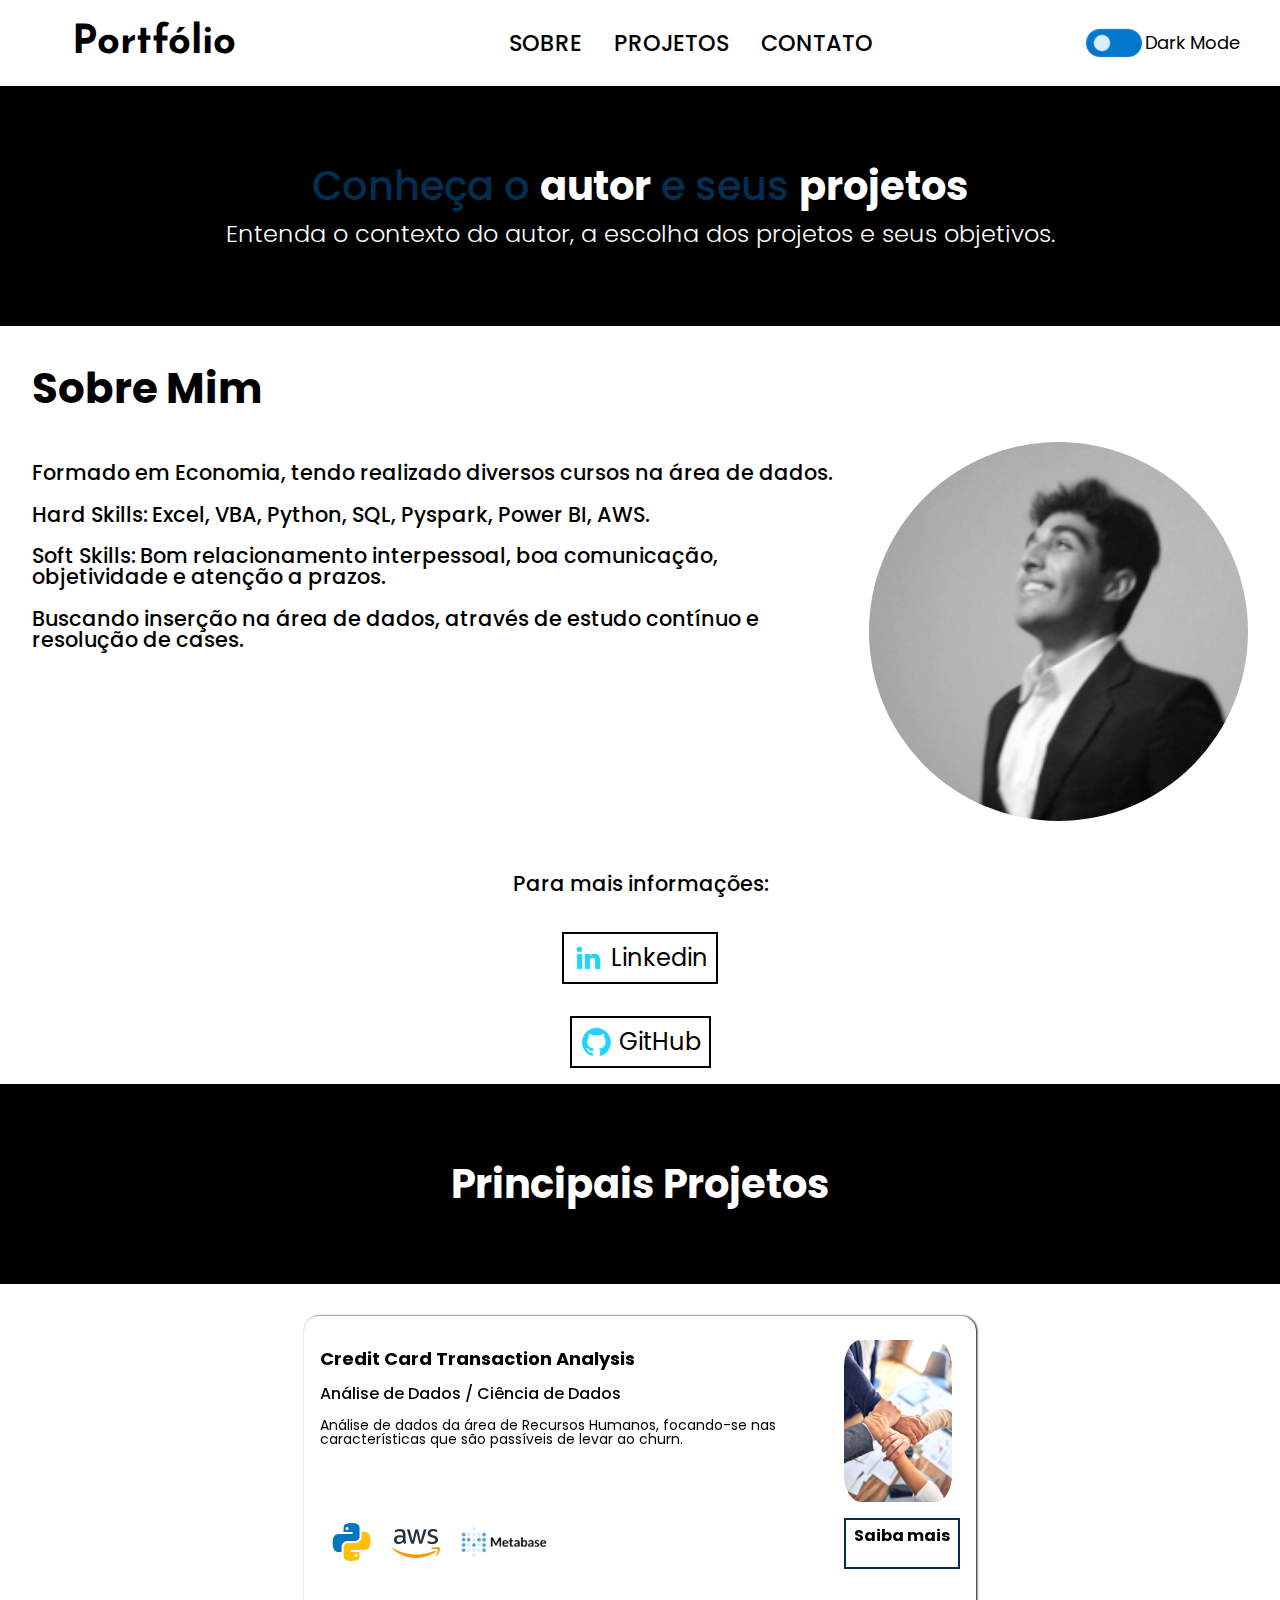
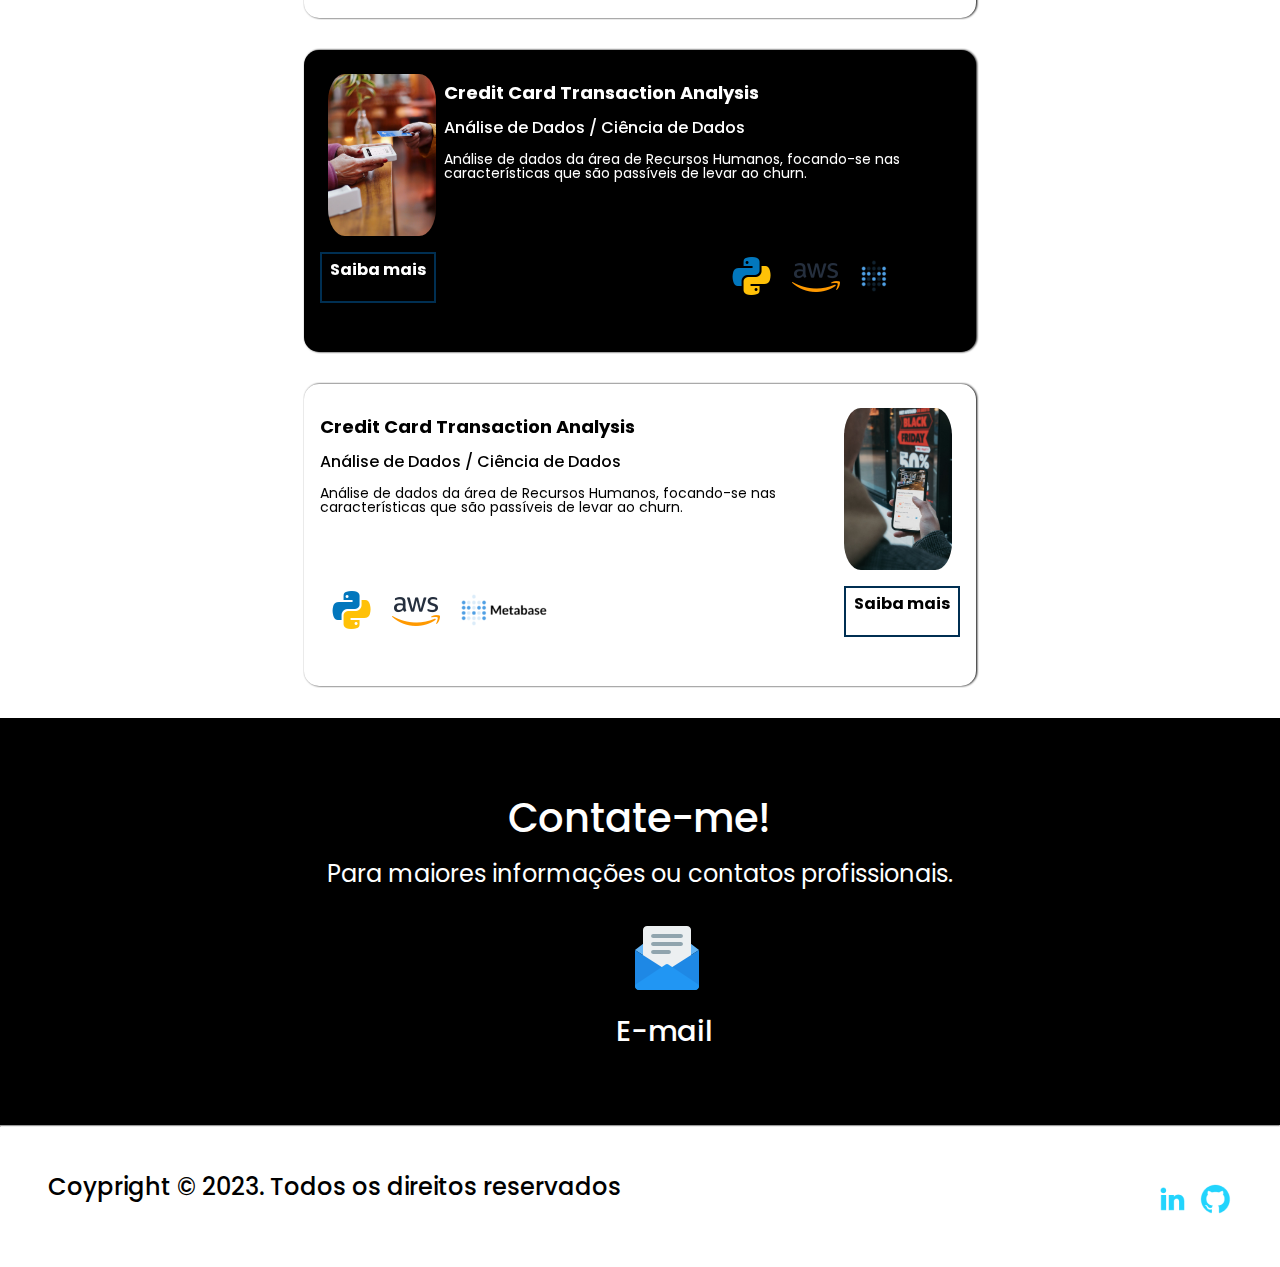
==== Portfolio_DiegoBraga/index.html @ 54f41850 "Merge branch 'main' of https://github.com/diegobragagomes/web" ====
<!DOCTYPE html>
<html lang="pt-br">
<head>
    <meta charset="UTF-8">
    <meta http-equiv="X-UA-Compatible" content="IE=edge">
    <meta name="viewport" content="width=device-width, initial-scale=1.0">
    <title>Portfólio - Diego Braga</title>
    <link rel="stylesheet" href="reset.css"> 
    <link rel="stylesheet" href="https://unpkg.com/swiper@9/swiper-bundle.min.css"/>
    <link rel="stylesheet" href="styles/style.css">
</head>
<body>

<!--Parte sobre o Cabeçalho-->
    <!--Parte sobre o botão de interação na versão mobile-->
   <header class="cabecalho">
        <div class="container">
            <input type="checkbox" id = "menu" class="container_botao">
            <label for="menu" class="container_rotulo">
                <span class="cabeçalho__menu-hamburguer container_imagem"></span>
            </label>
            <ul class="lista_menu">
                <li class="lista_menu_item">
                    <a class = "lista_menu_link" href="#banner">Sobre Mim</a>
                </li>
                <hr>
                <li class="lista_menu_item">
                    <a class = "lista_menu_link" href="#principais_projetos">Projetos</a>
                </li>
                <hr>
                <li class="lista_menu_item">
                    <a class = "lista_menu_link" href="#contato">Contato</a>
                </li>
                <hr>
            </ul>
            
            <h1 class="container_titulo"><b class="container_titulo_negrito">Portfólio</b></h1>
        </div>

        <!--Parte sobre o botão de interação na versão tablet-->

        <ul class="opcoes">
            <li class="opcoes_item"><a class = "opcoes_link" href = "#banner">Sobre</a></li>
            <!-- <input type="checkbox" id ="opcoes_menu" class = "opcoes_botao">
            <label for="opcoes_menu" class="opcoes_menu_rotulo">
                <li class="opcoes_item">Sobre</li>
            </label>--> 
            <!--<ul class="lista_menu">
                <li class="lista_menu_item">
                    <a class = "lista_menu_link" href="#">Programação</a>
                </li>
                <li class="lista_menu_item">
                    <a class = "lista_menu_link" href="#">Front-End</a>
                </li>
                <li class="lista_menu_item">
                    <a class = "lista_menu_link" href="#">Infraestrutura</a>
                </li>
                <li class="lista_menu_item">
                    <a class = "lista_menu_link" href="#">Business</a>
                </li>
                <li class="lista_menu_item">
                    <a class = "lista_menu_link" href="#">Design & UX</a>
                </li>
            </ul>->

            <!--Menu do modo tablet-->            
            <li class="opcoes_item"><a class = "opcoes_link" href = "#principais_projetos">Projetos</a></li>
            <li class="opcoes_item"><a class = "opcoes_link" href = "#contato">Contato</a></li>
        </ul>

        <!--Menu do modo mobile em formato de ícones-->  
        <div class="troca_dark">     
            <input type="button" id = "btn_dark">
            <label for="btn_dark" class="tema"></label>
            <h2 class="btn_texto">Dark Mode</h2>
        </div>
   </header>
   <main>
        <section class="objetivo">
            <h2 class="objetivo_titulo">Conheça o <b>autor</b> e seus <b>projetos</b></h2>
            <p class ="objetivo_texto">Entenda o contexto do autor, a escolha dos projetos e seus objetivos.</p>
        </section>

        <h2 class="banner_titulo" id ="banner">Sobre Mim</h2>

        <section class="banner">
            <div class="sobre">
                <p class="banner_texto">Formado em Economia, tendo realizado diversos cursos na área de dados.</p>
                <p class="banner_texto">Hard Skills: Excel, VBA, Python, SQL, Pyspark, Power BI, AWS.</p>
                <p class="banner_texto">Soft Skills: Bom relacionamento interpessoal, boa comunicação, objetividade e atenção a prazos.</p>
                <p class="banner_texto">Buscando inserção na área de dados, através de estudo contínuo e resolução de cases.</p>
            </div>
            <img src="imagens/foto_perfil_mobile.png" alt="Foto Perfil - Diego Braga" class="banner_imagem">       
        </section> 

        <div class = "sobre_infos">
            <p class="banner_texto info">Para mais informações:</p>
            <a class = "sobre_link" href="https://www.linkedin.com/in/diego-braga-254960160/"><img src="imagens/linkedin.png">Linkedin</a>
            <a class = "sobre_link" href="https://github.com/diegobragagomes"><img src="imagens/github.png">GitHub</a>
        </div> 

        <section class="objetivo" id = "principais_projetos">
            <h2 class="objetivo_titulo"><b>Principais Projetos</b></h2>
        </section>
        
        
            <div class="card">
                <div class="card_descricao">
                    <div class="descricao">
                        <h2 class="descricao_titulo">Credit Card Transaction Analysis</h2>
                        <h3 class="descricao_titulo-livro">Análise de Dados / Ciência de Dados</h3>
                        <p class="descricao_texto">Análise de dados da área de Recursos Humanos, focando-se nas características que são passíveis de levar ao churn.</p>
                    </div>
                    <img class = "descricao_imagem" src="imagens/hr.jpg" alt="Foto de Escritora">
                </div>
                
                <div class="card_botoes">
                    <ul class="botoes">
                        <li class="botoes_item"><img src="imagens/icons8-python-48.png" alt="Favoritos"></li>
                        <li class="botoes_item"><img src="imagens/icons8-amazon-web-services-48.png" alt="Adicionar ao Carrinho"></li>
                        <li class="botoes_item"><img src="imagens/metabase_logo_icon_168103_big.png" alt="Adicionar ao Carrinho"></li>
                    </ul>
                    <a class ="botoes_ancora" href="#">Saiba mais</a>
                </div>
            </div>
        </div>

            <div class="card card_oposto">
                <div class="card_descricao img_oposta">
                    <div class="descricao">
                        <h2 class="descricao_titulo">Credit Card Transaction Analysis</h2>
                        <h3 class="descricao_titulo-livro">Análise de Dados / Ciência de Dados</h3>
                        <p class="descricao_texto">Análise de dados da área de Recursos Humanos, focando-se nas características que são passíveis de levar ao churn. </p>
                    </div>
                    <img class = "descricao_imagem" src="imagens/credit_card.jpg" alt="Foto de Escritora">
                </div>

                <div class="card_botoes">
                    <ul class="botoes">
                        <li class="botoes_item"><img src="imagens/icons8-python-48.png" alt="Favoritos"></li>
                        <li class="botoes_item"><img src="imagens/icons8-amazon-web-services-48.png" alt="Adicionar ao Carrinho"></li>
                        <li class="botoes_item"><img src="imagens/metabase_logo_icon_168103_big.png" alt="Adicionar ao Carrinho"></li>
                    </ul>
                    <a class ="botoes_ancora" href="#">Saiba mais</a>
                </div>
            </div>
        </div>

        <div class="card">
            <div class="card_descricao">
                <div class="descricao">
                    <h2 class="descricao_titulo">Credit Card Transaction Analysis</h2>
                    <h3 class="descricao_titulo-livro">Análise de Dados / Ciência de Dados</h3>
                    <p class="descricao_texto">Análise de dados da área de Recursos Humanos, focando-se nas características que são passíveis de levar ao churn. </p>
                </div>
                <img class = "descricao_imagem" src="imagens/sales.jpg" alt="Foto de Escritora">
            </div>

            <div class="card_botoes">
                <ul class="botoes">
                    <li class="botoes_item"><img src="imagens/icons8-python-48.png" alt="Favoritos"></li>
                    <li class="botoes_item"><img src="imagens/icons8-amazon-web-services-48.png" alt="Adicionar ao Carrinho"></li>
                    <li class="botoes_item"><img src="imagens/metabase_logo_icon_168103_big.png" alt="Adicionar ao Carrinho"></li>
                </ul>
                <a class ="botoes_ancora" href="#">Saiba mais</a>
            </div>
        </div>
    </div>


    </section>

    

    <section class="objetivo" id="contato">
        <div class="contato_descricao">
            <h2 class="contato_titulo">Contate-me!</h2>
            <p class="contato_texto">Para maiores informações ou contatos profissionais.</p>
        </div>
        <a href="mailto:diegobragagomes@hotmail.com" class="contato_link"><img src="imagens/email.png" alt="Link para e-mail"></a>
        <p class="contato_email">E-mail</p>
    </section>

    <hr/>

   <footer class="rodape">

    <h2 class="rodape_titulo">Coypright &copy; 2023. Todos os direitos reservados</h2>
    <div class="rodape_imagens">
        <a class = "rodape_mobile" href="https://www.linkedin.com/in/diego-braga-254960160/"><img src="imagens/linkedin.png"></a>
        <a class = "rodape_mobile" href="https://github.com/diegobragagomes"><img src="imagens/github.png"></a>
        <a class = "rodape_tablet" href="https://www.linkedin.com/in/diego-braga-254960160/"><img src="imagens/linkedin.png"></a>
        <a class = "rodape_imagem rodape_tablet " href="https://github.com/diegobragagomes"><img src="imagens/github.png"></a>
    </div>
    
   </footer> 
<script src="js/main.js"></script>
</body>
</html>
---- Portfolio_DiegoBraga/styles/style.css ----
@charset "UTF-8";

@import url(header.css);

@import url(banner.css);

@import url(carrossel.css);

@import url(contato.css);

@import url(rodape.css);

@import url(objetivo.css);

@import url('https://fonts.googleapis.com/css2?family=Josefin+Sans:wght@400;700&family=Poppins:wght@300;400;500;700&display=swap');

:root{
    --cor_fundo:#FFFFFF;
    --cor_realce:#002F52;
    --cor_fundo2:#000000;
    
    --azul_degrade: linear-gradient(97.54deg, #002F52 35.49%, #326589 165.37%);

    --fonte_principal: 'Poppins', sans-serif;
    --fonte_secundaria: 'Josefin Sans',sans-serif;

    --menu_fechado: url(../imagens/MenuFechado.png);
    --menu_aberto: url(../imagens/MenuAberto.png);
    --icon: url("../imagens/off.png");
}  

.dark_mode {
    --cor_fundo: black;
    --cor_fundo2: white ;
    --icon: url("../imagens/on.png");
    --menu_fechado: var(--menu_aberto);
}

body {
    background-color: var(--cor_fundo);
    font-family: var(--fonte_principal);
    font-size: 16px;
    font-weight: 400;
}
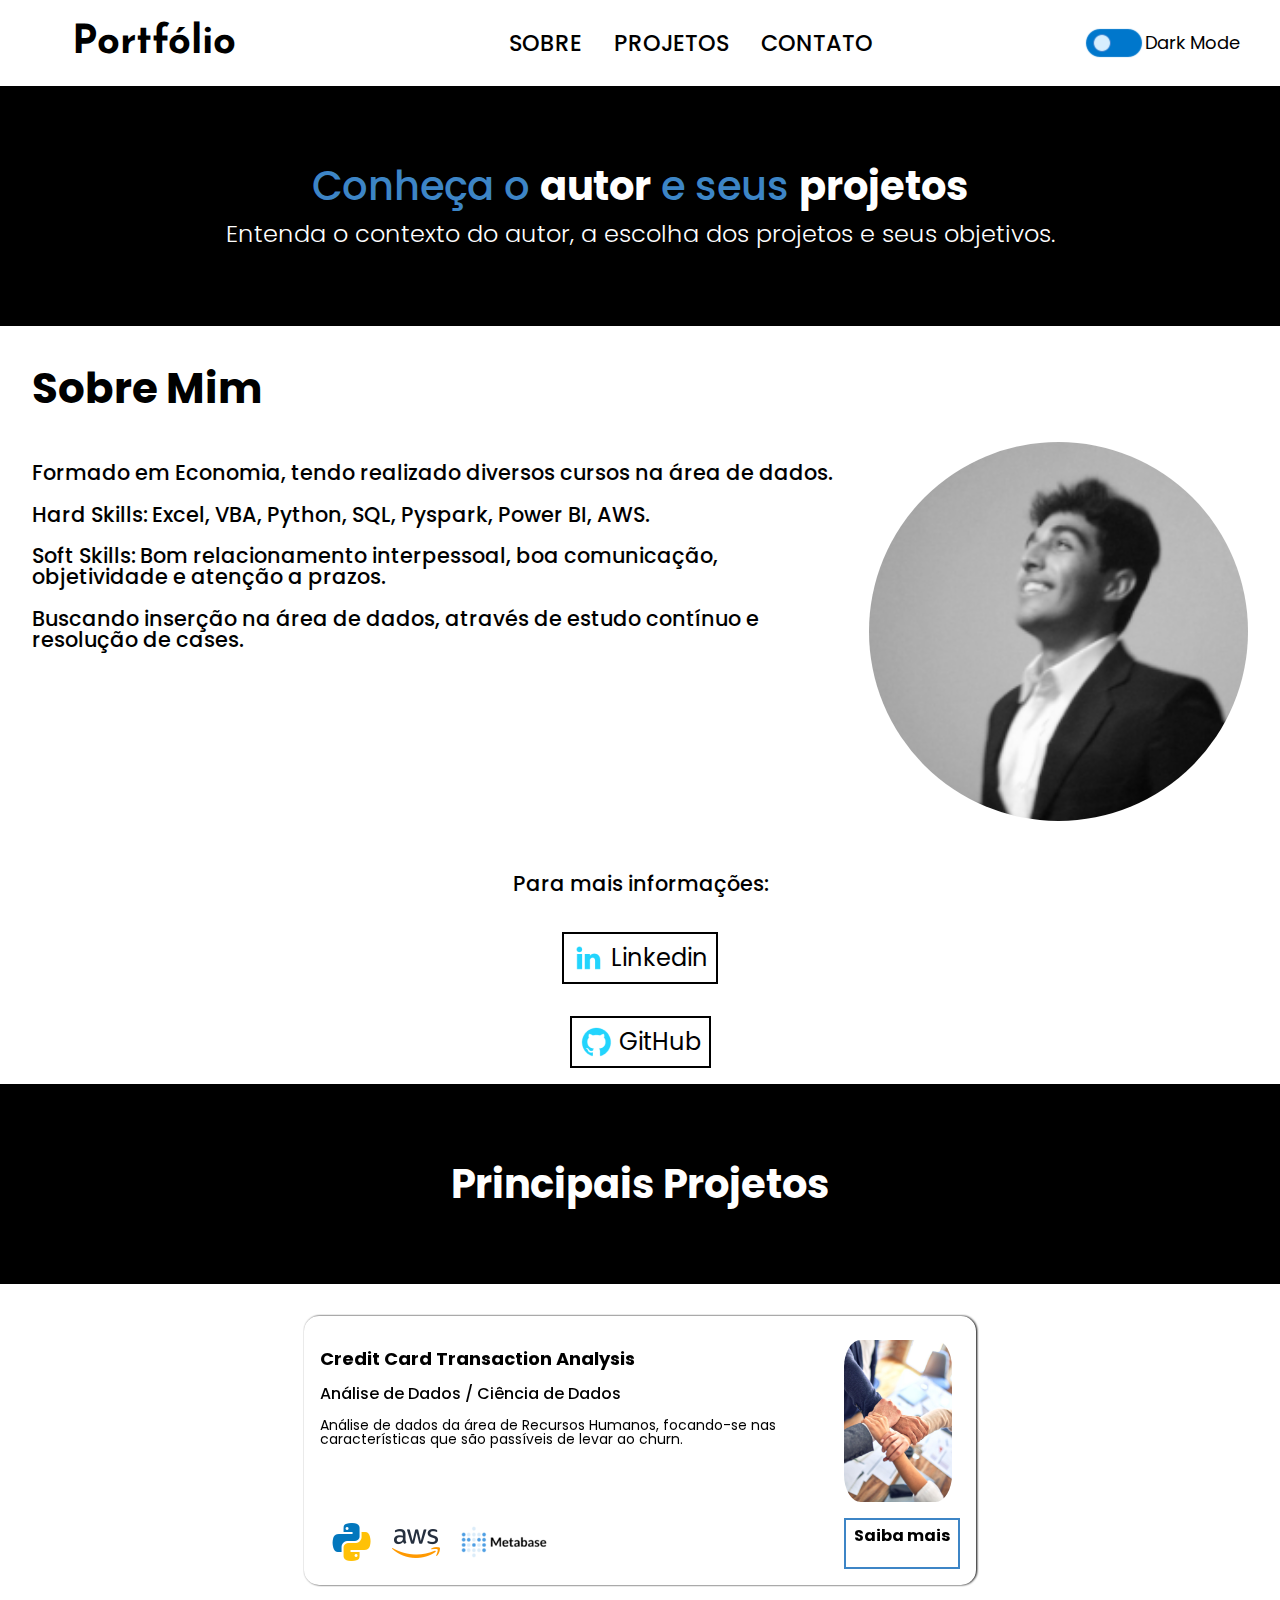
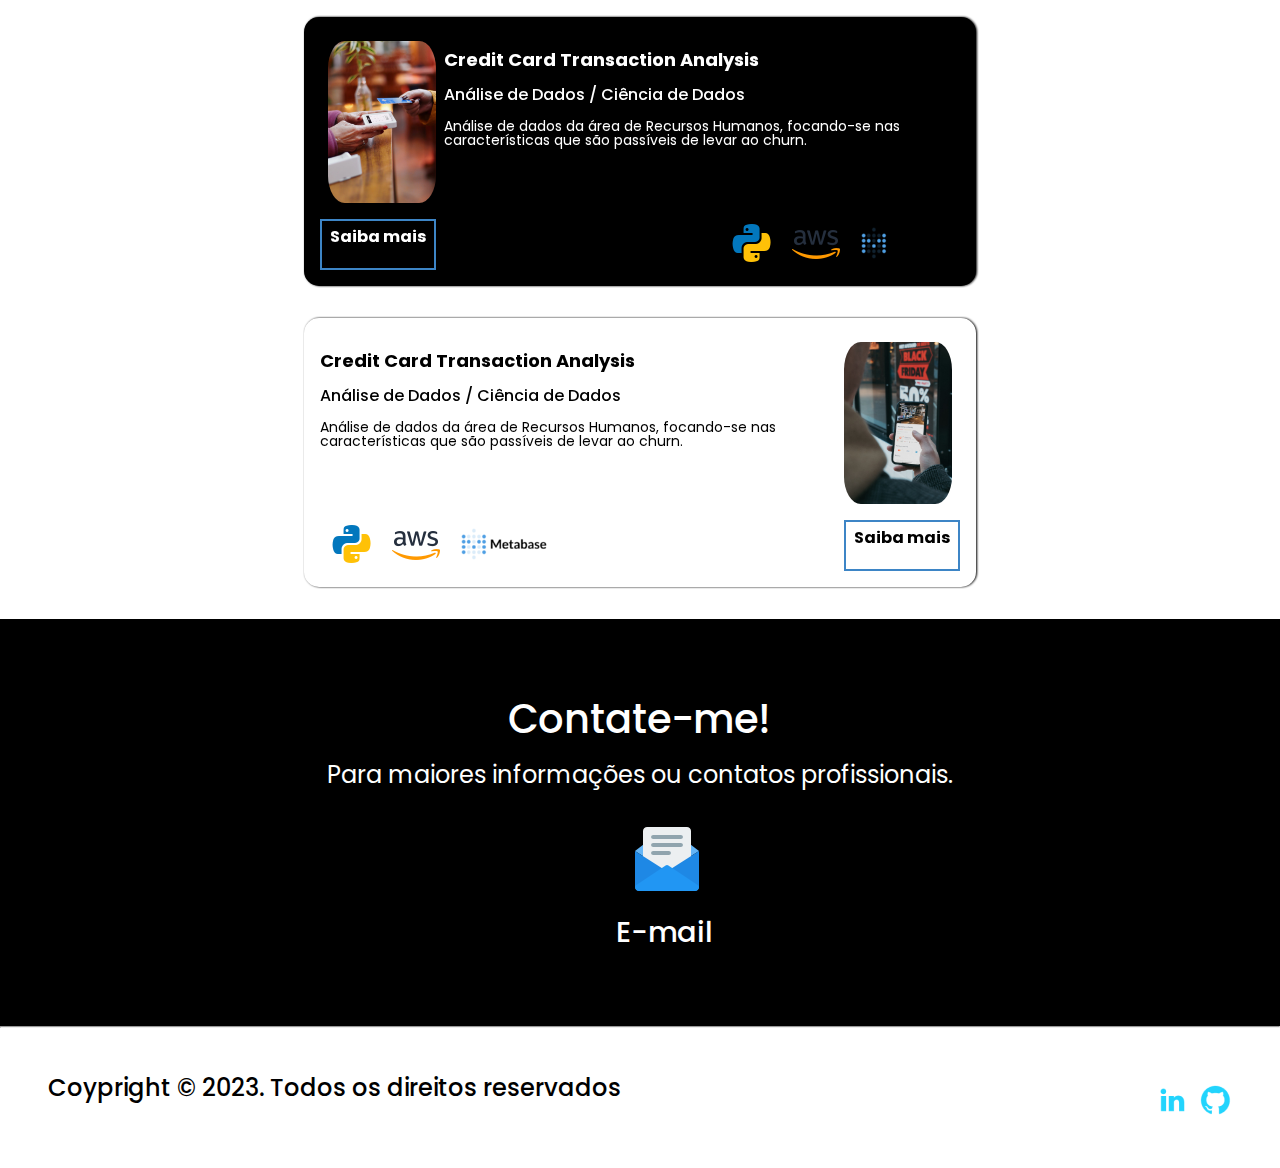
==== commit c7cd1b1d: "Atualização tamanho dos cards em diferentes mobiles" ====
--- a/Portfolio_DiegoBraga/index.html
+++ b/Portfolio_DiegoBraga/index.html
@@ -103,7 +103,7 @@
             <h2 class="objetivo_titulo"><b>Principais Projetos</b></h2>
         </section>
         
-        
+        <section class="projetos">
             <div class="card">
                 <div class="card_descricao">
                     <div class="descricao">
@@ -123,7 +123,7 @@
                     <a class ="botoes_ancora" href="#">Saiba mais</a>
                 </div>
             </div>
-        </div>
+        </section>
 
             <div class="card card_oposto">
                 <div class="card_descricao img_oposta">
--- a/Portfolio_DiegoBraga/styles/style.css
+++ b/Portfolio_DiegoBraga/styles/style.css
@@ -16,7 +16,7 @@
 
 :root{
     --cor_fundo:#FFFFFF;
-    --cor_realce:#002F52;
+    --cor_realce:#3d85c6;
     --cor_fundo2:#000000;
     
     --azul_degrade: linear-gradient(97.54deg, #002F52 35.49%, #326589 165.37%);
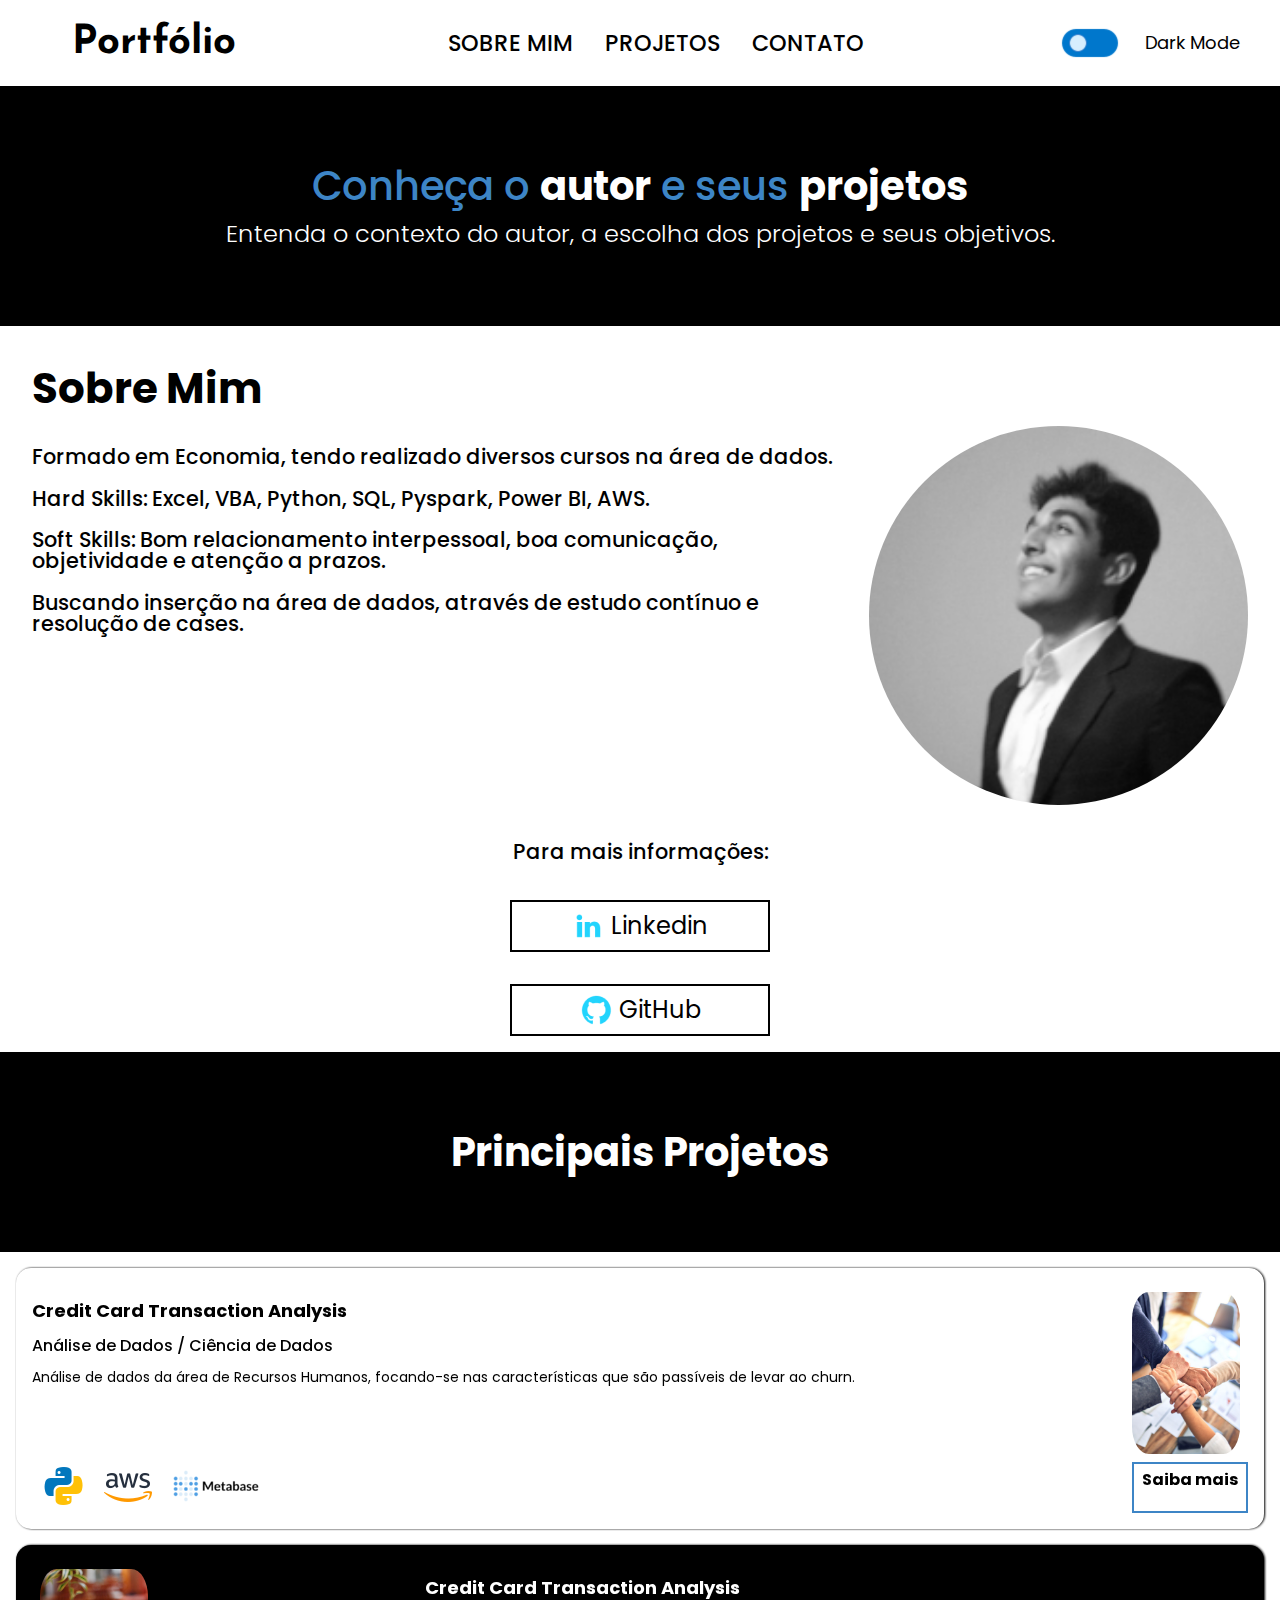
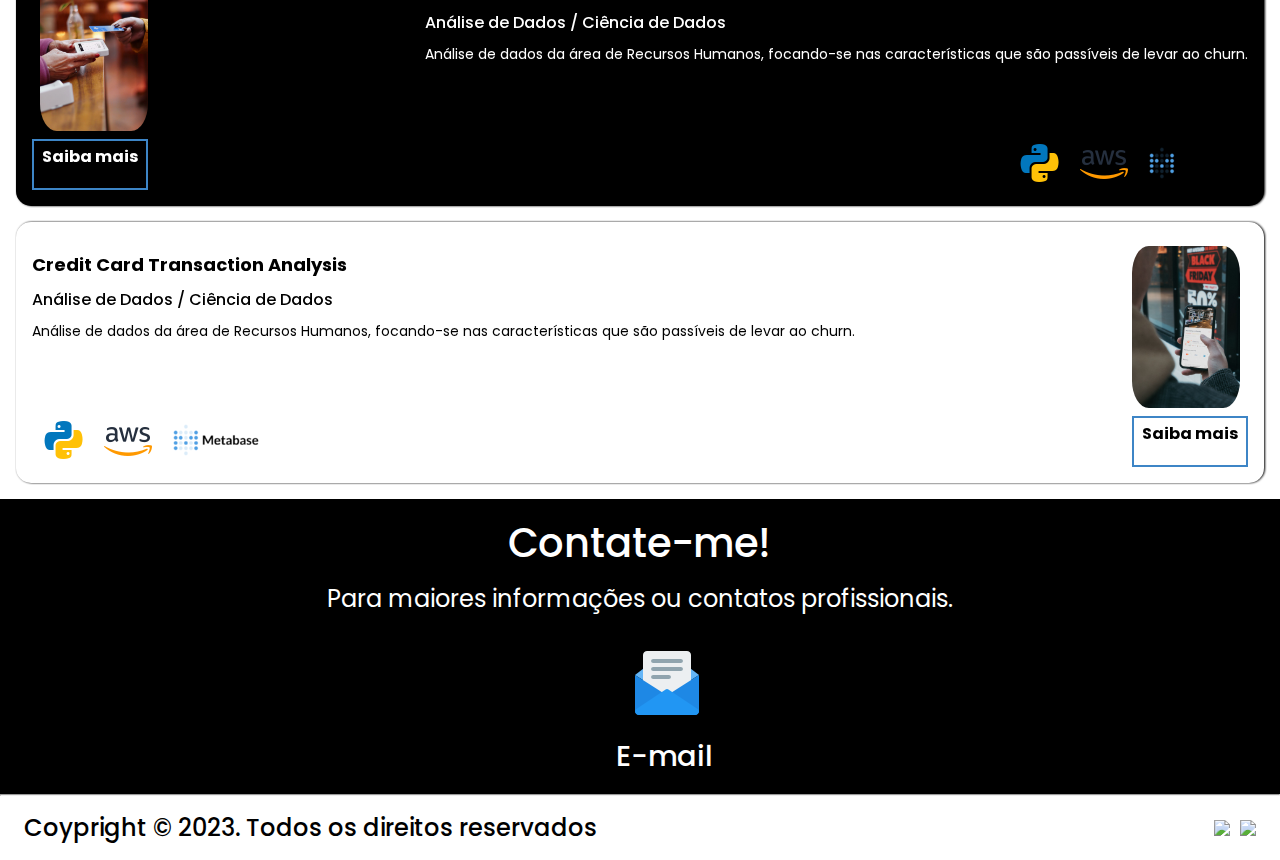
==== commit a108bc7f: "Alterações na versão Tablet" ====
--- a/Portfolio_DiegoBraga/index.html
+++ b/Portfolio_DiegoBraga/index.html
@@ -40,7 +40,7 @@
         <!--Parte sobre o botão de interação na versão tablet-->
 
         <ul class="opcoes">
-            <li class="opcoes_item"><a class = "opcoes_link" href = "#banner">Sobre</a></li>
+            <li class="opcoes_item"><a class = "opcoes_link" href = "#banner">Sobre Mim</a></li>
             <!-- <input type="checkbox" id ="opcoes_menu" class = "opcoes_botao">
             <label for="opcoes_menu" class="opcoes_menu_rotulo">
                 <li class="opcoes_item">Sobre</li>
@@ -76,12 +76,12 @@
         </div>
    </header>
    <main>
-        <section class="objetivo">
+        <section class="objetivo" id ="banner">
             <h2 class="objetivo_titulo">Conheça o <b>autor</b> e seus <b>projetos</b></h2>
             <p class ="objetivo_texto">Entenda o contexto do autor, a escolha dos projetos e seus objetivos.</p>
         </section>
 
-        <h2 class="banner_titulo" id ="banner">Sobre Mim</h2>
+        <h2 class="banner_titulo" >Sobre Mim</h2>
 
         <section class="banner">
             <div class="sobre">
@@ -93,13 +93,13 @@
             <img src="imagens/foto_perfil_mobile.png" alt="Foto Perfil - Diego Braga" class="banner_imagem">       
         </section> 
 
-        <div class = "sobre_infos">
-            <p class="banner_texto info">Para mais informações:</p>
+        <div class = "sobre_infos" id = "principais_projetos">
+            <p class="banner_texto info" >Para mais informações:</p>
             <a class = "sobre_link" href="https://www.linkedin.com/in/diego-braga-254960160/"><img src="imagens/linkedin.png">Linkedin</a>
             <a class = "sobre_link" href="https://github.com/diegobragagomes"><img src="imagens/github.png">GitHub</a>
         </div> 
 
-        <section class="objetivo" id = "principais_projetos">
+        <section class="objetivo">
             <h2 class="objetivo_titulo"><b>Principais Projetos</b></h2>
         </section>
         
@@ -172,12 +172,12 @@
 
     
 
-    <section class="objetivo" id="contato">
+    <section class="contato" id="contato">
         <div class="contato_descricao">
             <h2 class="contato_titulo">Contate-me!</h2>
             <p class="contato_texto">Para maiores informações ou contatos profissionais.</p>
         </div>
-        <a href="mailto:diegobragagomes@hotmail.com" class="contato_link"><img src="imagens/email.png" alt="Link para e-mail"></a>
+        <a  rel="nofollow" href="mailto:diegobragagomes@hotmail.com" class="contato_link"><img src="imagens/email.png" alt="Link para e-mail"></a>
         <p class="contato_email">E-mail</p>
     </section>
 
@@ -187,10 +187,10 @@
 
     <h2 class="rodape_titulo">Coypright &copy; 2023. Todos os direitos reservados</h2>
     <div class="rodape_imagens">
-        <a class = "rodape_mobile" href="https://www.linkedin.com/in/diego-braga-254960160/"><img src="imagens/linkedin.png"></a>
-        <a class = "rodape_mobile" href="https://github.com/diegobragagomes"><img src="imagens/github.png"></a>
-        <a class = "rodape_tablet" href="https://www.linkedin.com/in/diego-braga-254960160/"><img src="imagens/linkedin.png"></a>
-        <a class = "rodape_imagem rodape_tablet " href="https://github.com/diegobragagomes"><img src="imagens/github.png"></a>
+        <a  rel="nofollow" class = "rodape_mobile" href="https://www.linkedin.com/in/diego-braga-254960160/"><img src="imagens/linkedin.png"></a>
+        <a  rel="nofollow" class = "rodape_mobile" href="https://github.com/diegobragagomes"><img src="imagens/github.png"></a>
+        <a  rel="nofollow" class = "rodape_imagem rodape_tablet" href="https://www.linkedin.com/in/diego-braga-254960160/"><img src="imagens/icons8-linkedin-96.png"></a>
+        <a rel="nofollow" class = "rodape_imagem rodape_tablet " href="https://github.com/diegobragagomes"><img src="imagens/icons8-github-96.png"></a>
     </div>
     
    </footer> 
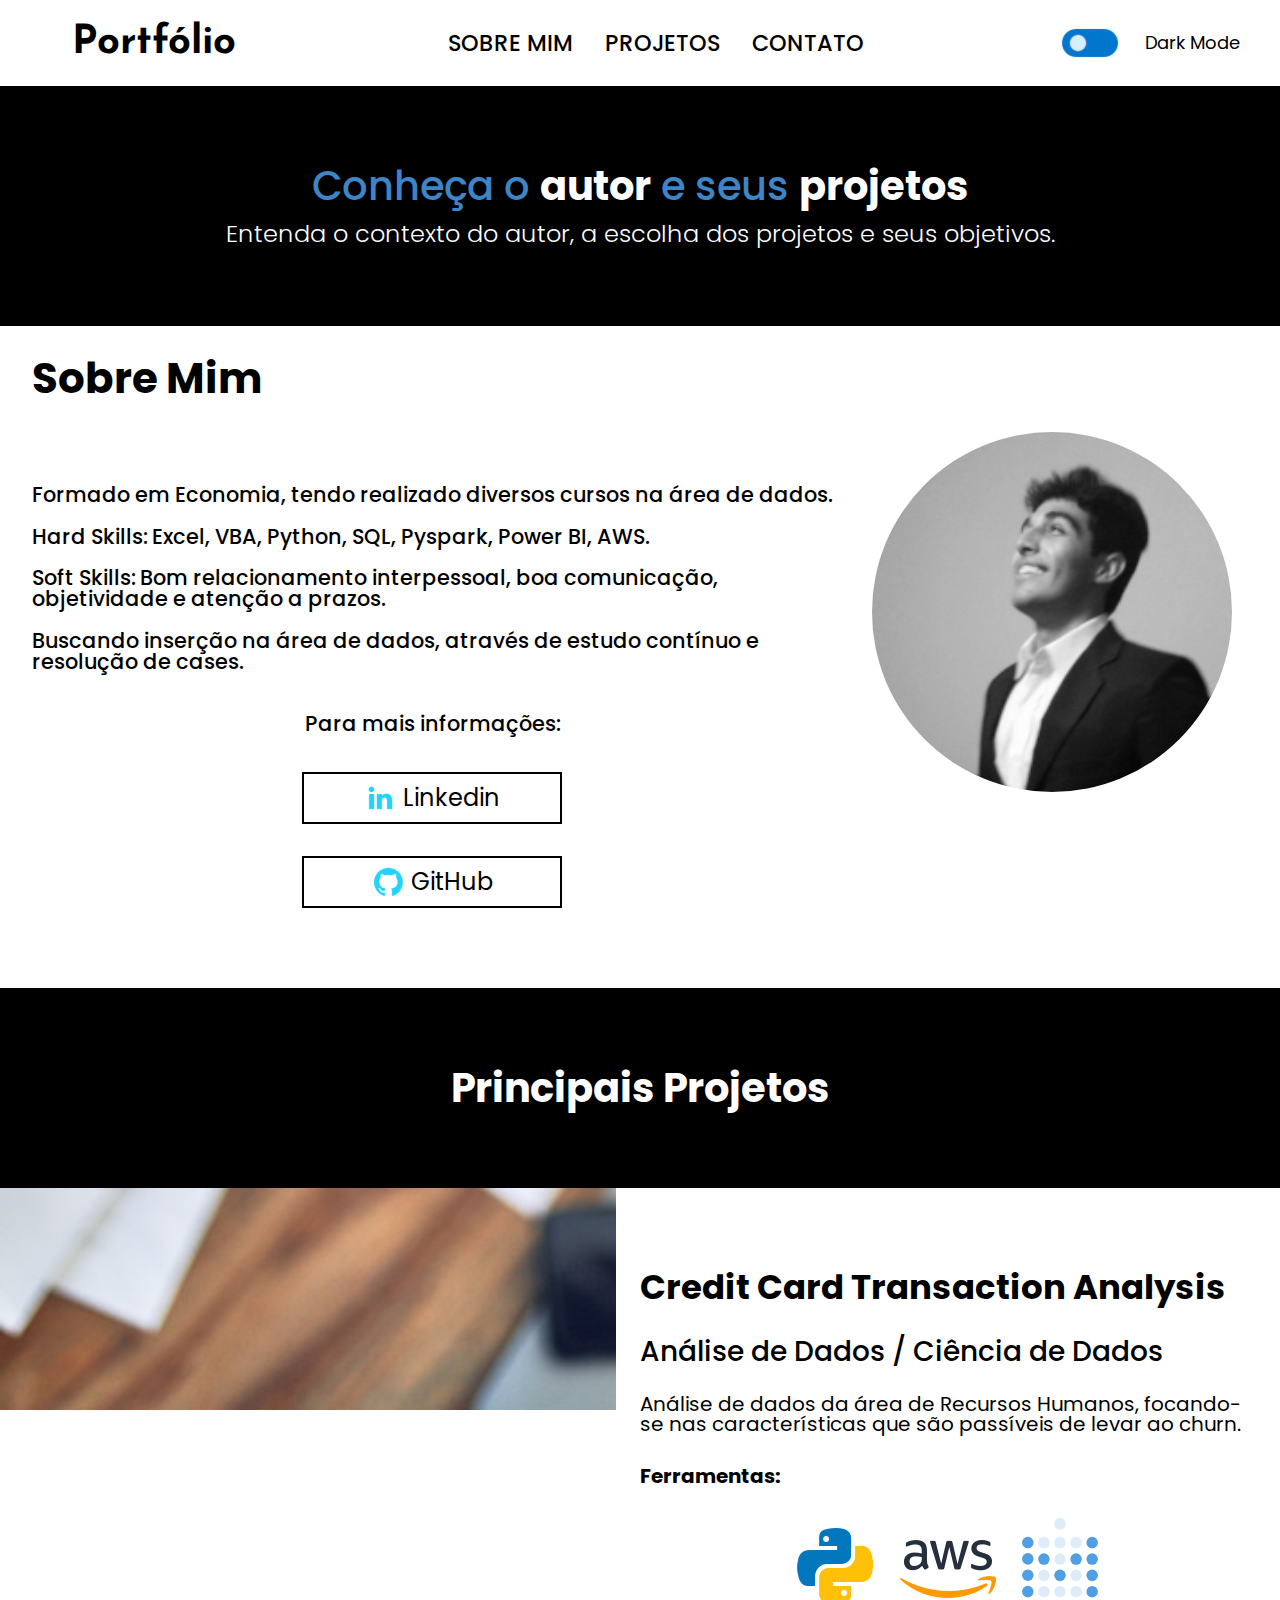
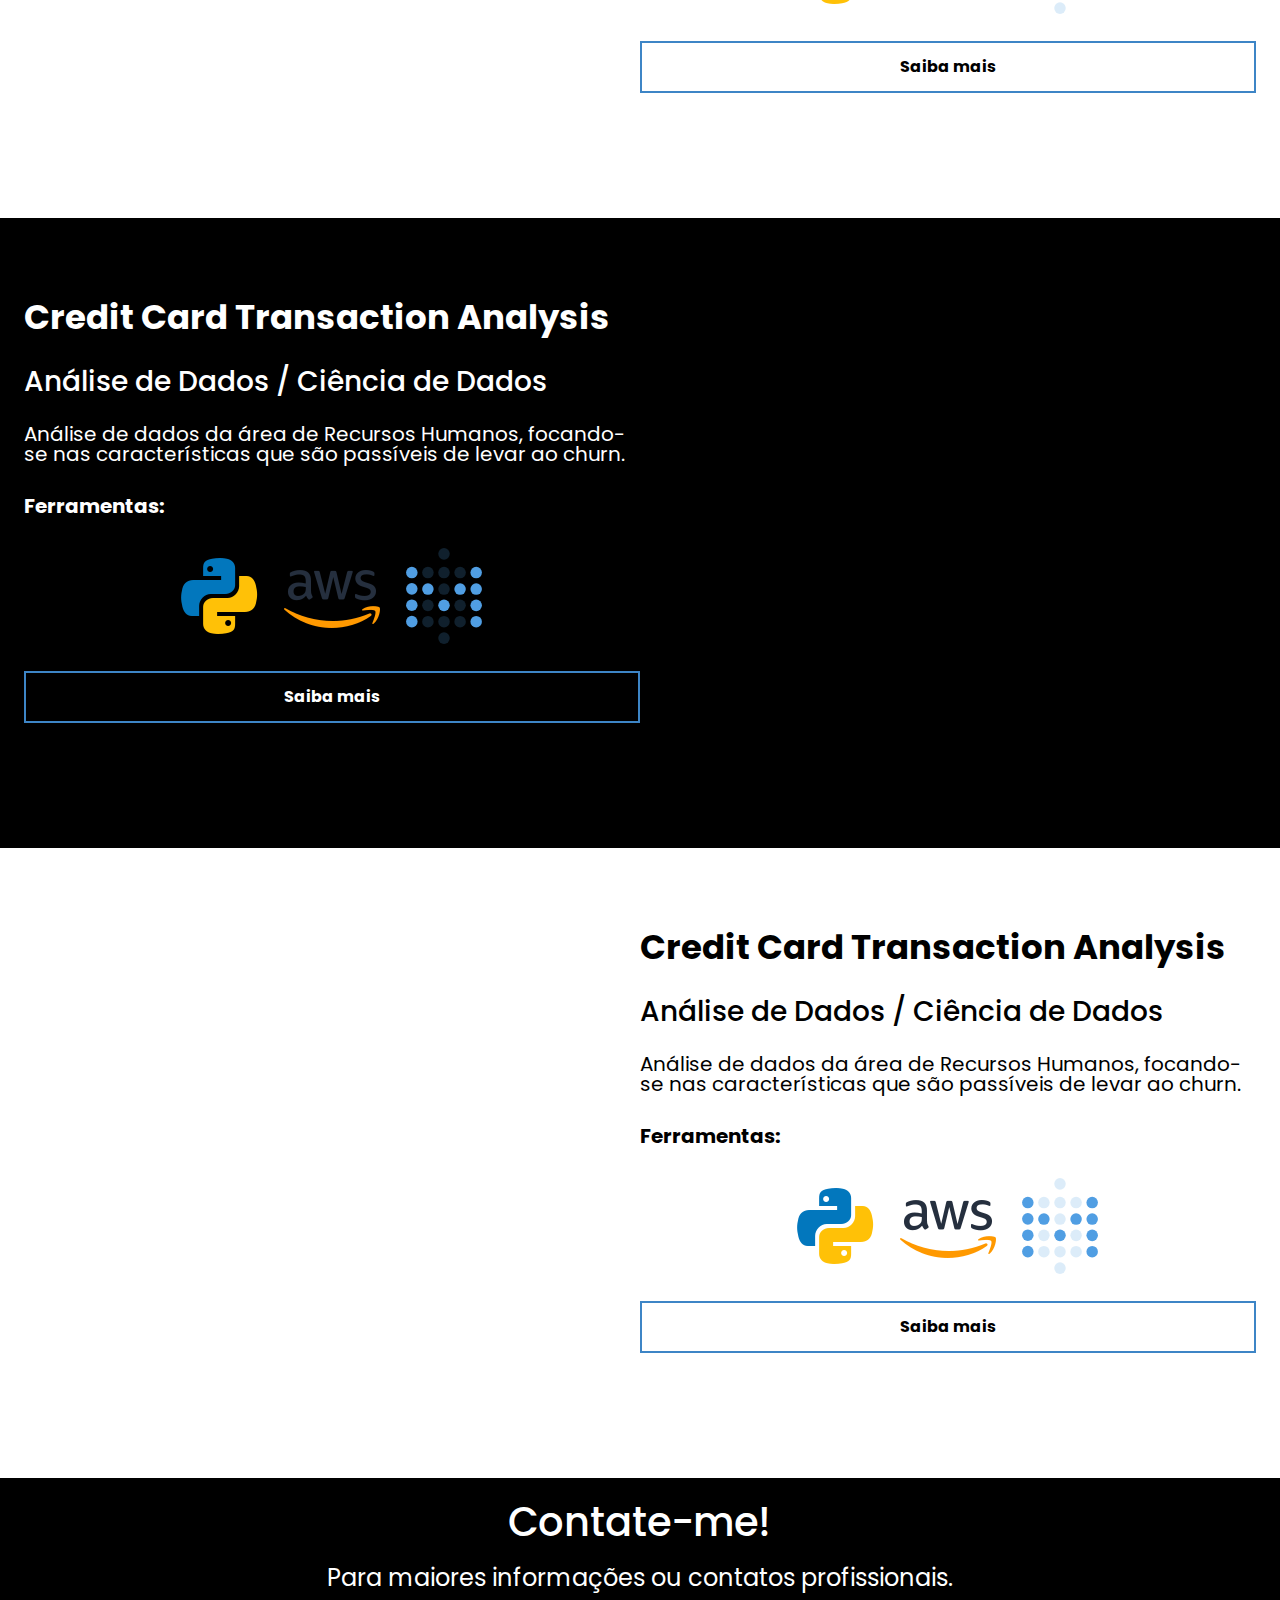
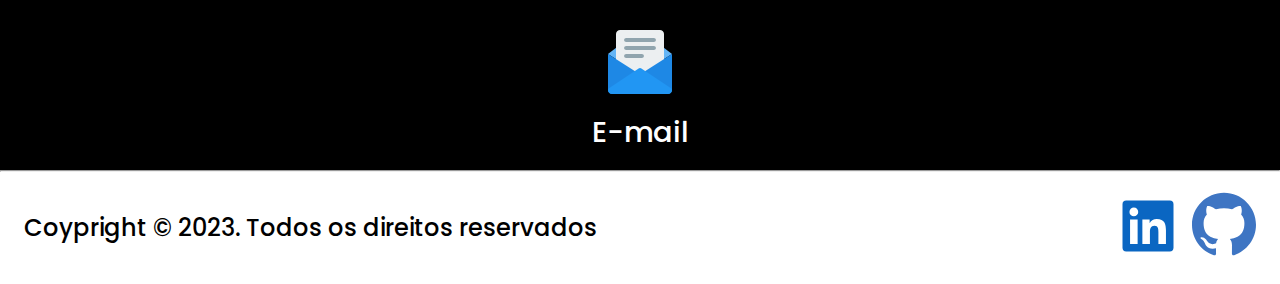
==== commit caf37bba: "Versões tablet e desktop, e início da página de projetos" ====
--- a/Portfolio_DiegoBraga/index.html
+++ b/Portfolio_DiegoBraga/index.html
@@ -89,31 +89,72 @@
                 <p class="banner_texto">Hard Skills: Excel, VBA, Python, SQL, Pyspark, Power BI, AWS.</p>
                 <p class="banner_texto">Soft Skills: Bom relacionamento interpessoal, boa comunicação, objetividade e atenção a prazos.</p>
                 <p class="banner_texto">Buscando inserção na área de dados, através de estudo contínuo e resolução de cases.</p>
-            </div>
-            <img src="imagens/foto_perfil_mobile.png" alt="Foto Perfil - Diego Braga" class="banner_imagem">       
+                <div class = "sobre_infos" id = "principais_projetos">
+                    <p class="banner_texto info" >Para mais informações:</p>
+                    <a class = "sobre_link" href="https://www.linkedin.com/in/diego-braga-254960160/"><img src="imagens/linkedin.png">Linkedin</a>
+                    <a class = "sobre_link" href="https://github.com/diegobragagomes"><img src="imagens/github.png">GitHub</a>
+                </div> 
+            </div>
+            <img src="imagens/foto_perfil_mobile.png" alt="Foto Perfil - Diego Braga" class="banner_imagem">
+                 
         </section> 
-
-        <div class = "sobre_infos" id = "principais_projetos">
-            <p class="banner_texto info" >Para mais informações:</p>
-            <a class = "sobre_link" href="https://www.linkedin.com/in/diego-braga-254960160/"><img src="imagens/linkedin.png">Linkedin</a>
-            <a class = "sobre_link" href="https://github.com/diegobragagomes"><img src="imagens/github.png">GitHub</a>
-        </div> 
 
         <section class="objetivo">
             <h2 class="objetivo_titulo"><b>Principais Projetos</b></h2>
         </section>
         
         <section class="projetos">
+                <div class="card">
+                    <div class="card_descricao">
+                        <div class="descricao">
+                            <h2 class="descricao_titulo">Credit Card Transaction Analysis</h2>
+                            <h3 class="descricao_titulo-livro">Análise de Dados / Ciência de Dados</h3>
+                            <p class="descricao_texto">Análise de dados da área de Recursos Humanos, focando-se nas características que são passíveis de levar ao churn.</p>
+                        </div>
+                        <img class = "descricao_imagem" src="imagens/hr.jpg" alt="Foto de Escritora">
+                    </div>
+                    
+                    <div class="card_botoes">
+                        <ul class="botoes">
+                            <li class="botoes_item"><img src="imagens/icons8-python-48.png" alt="Favoritos"></li>
+                            <li class="botoes_item"><img src="imagens/icons8-amazon-web-services-48.png" alt="Adicionar ao Carrinho"></li>
+                            <li class="botoes_item"><img src="imagens/metabase_logo_icon_168103_big.png" alt="Adicionar ao Carrinho"></li>
+                        </ul>
+                        <a class ="botoes_ancora" href="#">Saiba mais</a>
+                    </div>
+                </div>
+            
+
+                <div class="card card_oposto">
+                    <div class="card_descricao img_oposta">
+                        <div class="descricao">
+                            <h2 class="descricao_titulo">Credit Card Transaction Analysis</h2>
+                            <h3 class="descricao_titulo-livro">Análise de Dados / Ciência de Dados</h3>
+                            <p class="descricao_texto">Análise de dados da área de Recursos Humanos, focando-se nas características que são passíveis de levar ao churn. </p>
+                        </div>
+                        <img class = "descricao_imagem" src="imagens/credit_card.jpg" alt="Foto de Escritora">
+                    </div>
+
+                    <div class="card_botoes">
+                        <ul class="botoes">
+                            <li class="botoes_item"><img src="imagens/icons8-python-48.png" alt="Favoritos"></li>
+                            <li class="botoes_item"><img src="imagens/icons8-amazon-web-services-48.png" alt="Adicionar ao Carrinho"></li>
+                            <li class="botoes_item"><img src="imagens/metabase_logo_icon_168103_big.png" alt="Adicionar ao Carrinho"></li>
+                        </ul>
+                        <a class ="botoes_ancora" href="#">Saiba mais</a>
+                    </div>
+                </div>
+
             <div class="card">
                 <div class="card_descricao">
                     <div class="descricao">
                         <h2 class="descricao_titulo">Credit Card Transaction Analysis</h2>
                         <h3 class="descricao_titulo-livro">Análise de Dados / Ciência de Dados</h3>
-                        <p class="descricao_texto">Análise de dados da área de Recursos Humanos, focando-se nas características que são passíveis de levar ao churn.</p>
-                    </div>
-                    <img class = "descricao_imagem" src="imagens/hr.jpg" alt="Foto de Escritora">
-                </div>
-                
+                        <p class="descricao_texto">Análise de dados da área de Recursos Humanos, focando-se nas características que são passíveis de levar ao churn. </p>
+                    </div>
+                    <img class = "descricao_imagem" src="imagens/sales.jpg" alt="Foto de Escritora">
+                </div>
+
                 <div class="card_botoes">
                     <ul class="botoes">
                         <li class="botoes_item"><img src="imagens/icons8-python-48.png" alt="Favoritos"></li>
@@ -123,52 +164,58 @@
                     <a class ="botoes_ancora" href="#">Saiba mais</a>
                 </div>
             </div>
-        </section>
-
-            <div class="card card_oposto">
-                <div class="card_descricao img_oposta">
-                    <div class="descricao">
-                        <h2 class="descricao_titulo">Credit Card Transaction Analysis</h2>
-                        <h3 class="descricao_titulo-livro">Análise de Dados / Ciência de Dados</h3>
-                        <p class="descricao_texto">Análise de dados da área de Recursos Humanos, focando-se nas características que são passíveis de levar ao churn. </p>
-                    </div>
-                    <img class = "descricao_imagem" src="imagens/credit_card.jpg" alt="Foto de Escritora">
-                </div>
-
-                <div class="card_botoes">
-                    <ul class="botoes">
-                        <li class="botoes_item"><img src="imagens/icons8-python-48.png" alt="Favoritos"></li>
-                        <li class="botoes_item"><img src="imagens/icons8-amazon-web-services-48.png" alt="Adicionar ao Carrinho"></li>
-                        <li class="botoes_item"><img src="imagens/metabase_logo_icon_168103_big.png" alt="Adicionar ao Carrinho"></li>
-                    </ul>
-                    <a class ="botoes_ancora" href="#">Saiba mais</a>
-                </div>
-            </div>
-        </div>
-
-        <div class="card">
-            <div class="card_descricao">
-                <div class="descricao">
+            <div class="wrapper">
+                <div class="module parallax img_parallax-1"></div>
+                <div class="module_text">
                     <h2 class="descricao_titulo">Credit Card Transaction Analysis</h2>
                     <h3 class="descricao_titulo-livro">Análise de Dados / Ciência de Dados</h3>
-                    <p class="descricao_texto">Análise de dados da área de Recursos Humanos, focando-se nas características que são passíveis de levar ao churn. </p>
-                </div>
-                <img class = "descricao_imagem" src="imagens/sales.jpg" alt="Foto de Escritora">
-            </div>
-
-            <div class="card_botoes">
-                <ul class="botoes">
-                    <li class="botoes_item"><img src="imagens/icons8-python-48.png" alt="Favoritos"></li>
-                    <li class="botoes_item"><img src="imagens/icons8-amazon-web-services-48.png" alt="Adicionar ao Carrinho"></li>
-                    <li class="botoes_item"><img src="imagens/metabase_logo_icon_168103_big.png" alt="Adicionar ao Carrinho"></li>
-                </ul>
-                <a class ="botoes_ancora" href="#">Saiba mais</a>
-            </div>
-        </div>
-    </div>
-
-
-    </section>
+                    <p class="descricao_texto">Análise de dados da área de Recursos Humanos, focando-se nas características que são passíveis de levar ao churn.</p>
+                    <p class="descricao_texto"><strong>Ferramentas:</strong></p>
+                    <div class="parallax_buttons">
+                        <ul class="botoes">
+                            <li class="botoes_item"><img src="imagens/icons8-python-96.png" alt="Favoritos"></li>
+                            <li class="botoes_item"><img src="imagens/icons8-amazon-web-services-96.png" alt="Adicionar ao Carrinho"></li>
+                            <li class="botoes_item"><img src="imagens/metabase-svgrepo-com.svg" alt="Adicionar ao Carrinho"></li>
+                        </ul> 
+                    </div>
+                    <a class ="botoes_ancora" href="#">Saiba mais</a>
+                </div>
+            </div>
+            <div class="wrapper card_oposto">
+                <div class="module_text">
+                    <h2 class="descricao_titulo">Credit Card Transaction Analysis</h2>
+                    <h3 class="descricao_titulo-livro">Análise de Dados / Ciência de Dados</h3>
+                    <p class="descricao_texto">Análise de dados da área de Recursos Humanos, focando-se nas características que são passíveis de levar ao churn.</p>
+                    <p class="descricao_texto"><strong>Ferramentas:</strong></p>
+                    <div class="parallax_buttons">
+                        <ul class="botoes">
+                            <li class="botoes_item"><img src="imagens/icons8-python-96.png" alt="Favoritos"></li>
+                            <li class="botoes_item"><img src="imagens/icons8-amazon-web-services-96.png" alt="Adicionar ao Carrinho"></li>
+                            <li class="botoes_item"><img src="imagens/metabase-svgrepo-com.svg" alt="Adicionar ao Carrinho"></li>
+                        </ul> 
+                    </div>
+                    <a class ="botoes_ancora" href="#">Saiba mais</a>
+                </div>
+                <div class="module parallax img_parallax-2"></div>
+            </div>
+            <div class="wrapper">
+                <div class="module parallax img_parallax-3"></div>
+                <div class="module_text">
+                    <h2 class="descricao_titulo">Credit Card Transaction Analysis</h2>
+                    <h3 class="descricao_titulo-livro">Análise de Dados / Ciência de Dados</h3>
+                    <p class="descricao_texto">Análise de dados da área de Recursos Humanos, focando-se nas características que são passíveis de levar ao churn.</p>
+                    <p class="descricao_texto"><strong>Ferramentas:</strong></p>
+                    <div class="parallax_buttons">
+                        <ul class="botoes">
+                            <li class="botoes_item"><img src="imagens/icons8-python-96.png" alt="Favoritos"></li>
+                            <li class="botoes_item"><img src="imagens/icons8-amazon-web-services-96.png" alt="Adicionar ao Carrinho"></li>
+                            <li class="botoes_item"><img src="imagens/metabase-svgrepo-com.svg" alt="Adicionar ao Carrinho"></li>
+                        </ul> 
+                    </div>
+                    <a class ="botoes_ancora" href="#">Saiba mais</a>
+                </div>
+            </div>     
+        </section>
 
     
 
@@ -189,8 +236,8 @@
     <div class="rodape_imagens">
         <a  rel="nofollow" class = "rodape_mobile" href="https://www.linkedin.com/in/diego-braga-254960160/"><img src="imagens/linkedin.png"></a>
         <a  rel="nofollow" class = "rodape_mobile" href="https://github.com/diegobragagomes"><img src="imagens/github.png"></a>
-        <a  rel="nofollow" class = "rodape_imagem rodape_tablet" href="https://www.linkedin.com/in/diego-braga-254960160/"><img src="imagens/icons8-linkedin-96.png"></a>
-        <a rel="nofollow" class = "rodape_imagem rodape_tablet " href="https://github.com/diegobragagomes"><img src="imagens/icons8-github-96.png"></a>
+        <a  rel="nofollow" class = "rodape_imagem rodape_tablet" href="https://www.linkedin.com/in/diego-braga-254960160/"><img src="imagens/linkedin-svgrepo-com_68px.svg"></a>
+        <a rel="nofollow" class = "rodape_imagem rodape_tablet " href="https://github.com/diegobragagomes"><img src="imagens/github-color-svgrepo-com_68px.svg"></a>
     </div>
     
    </footer> 
--- a/Portfolio_DiegoBraga/styles/style.css
+++ b/Portfolio_DiegoBraga/styles/style.css
@@ -29,6 +29,11 @@
     --icon: url("../imagens/off.png");
 }  
 
+html {
+    width: 100vw;
+    height: 100vh;
+}
+
 .dark_mode {
     --cor_fundo: black;
     --cor_fundo2: white ;
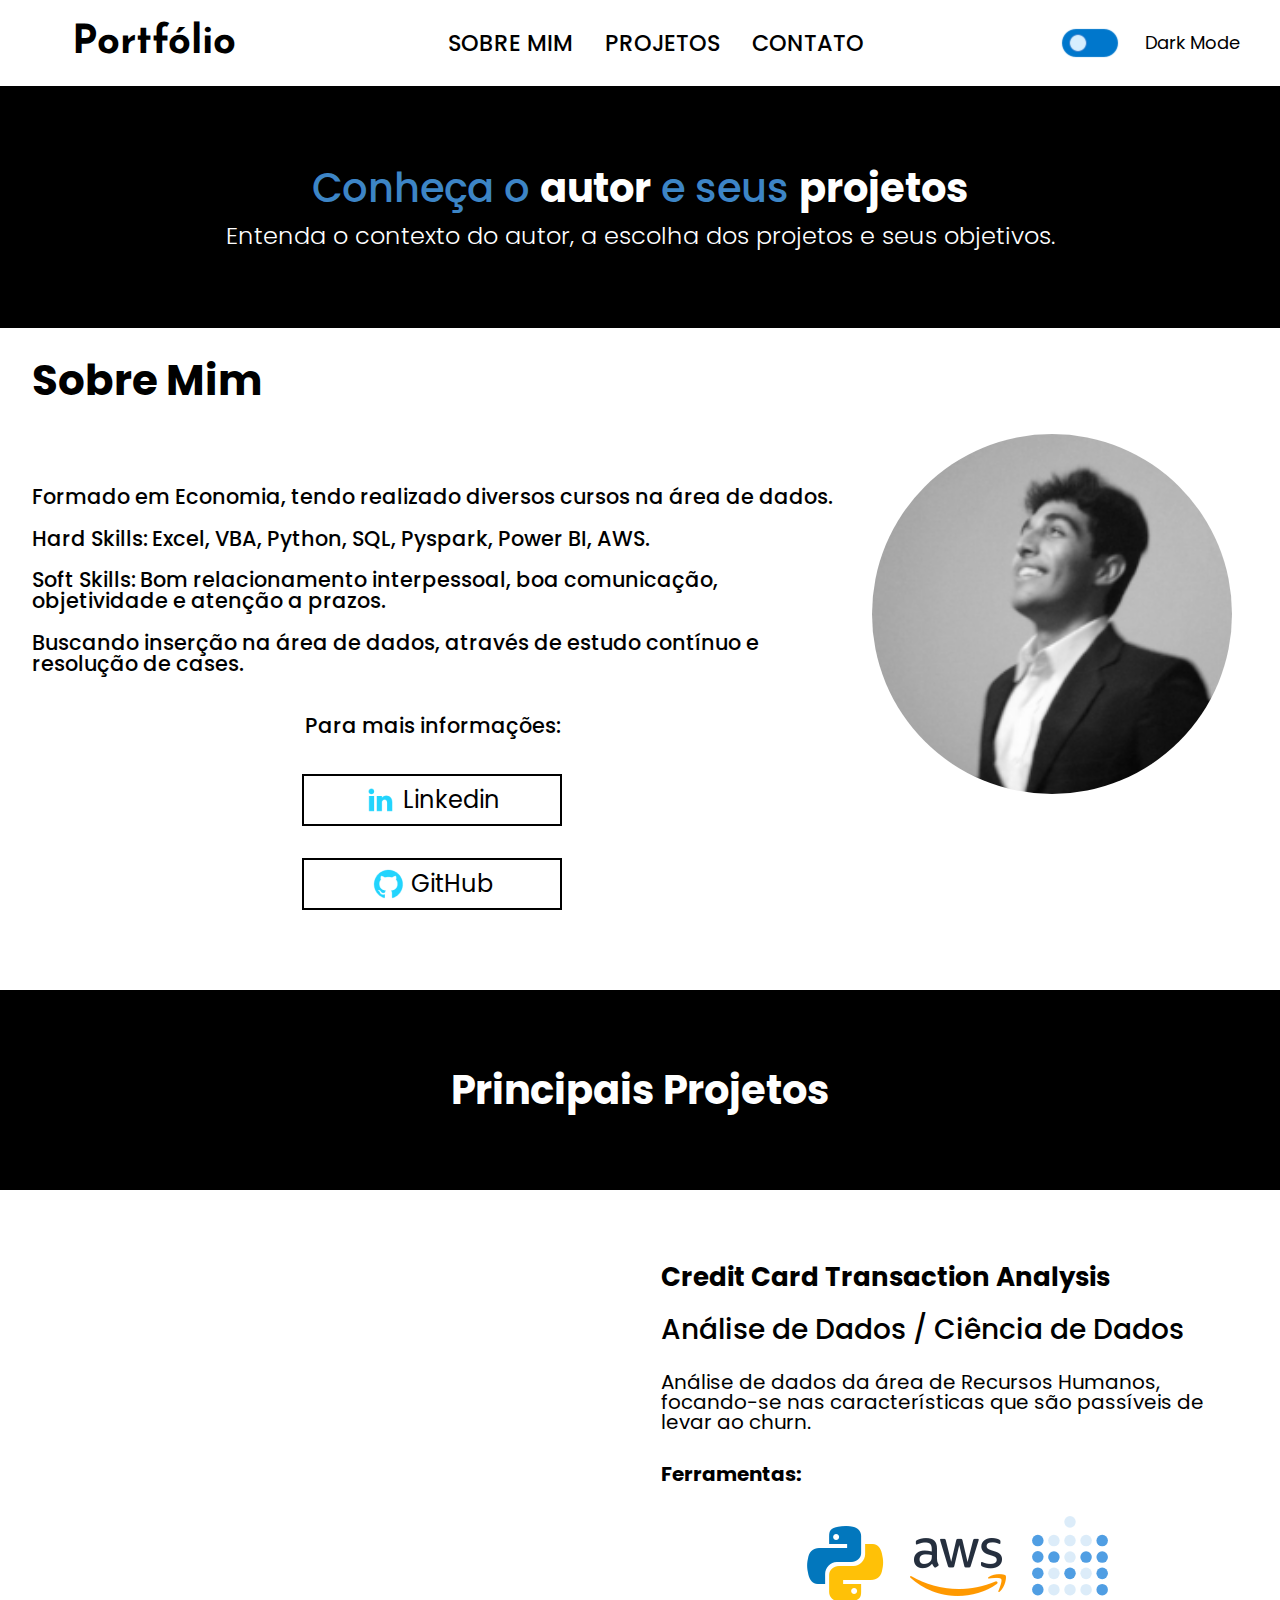
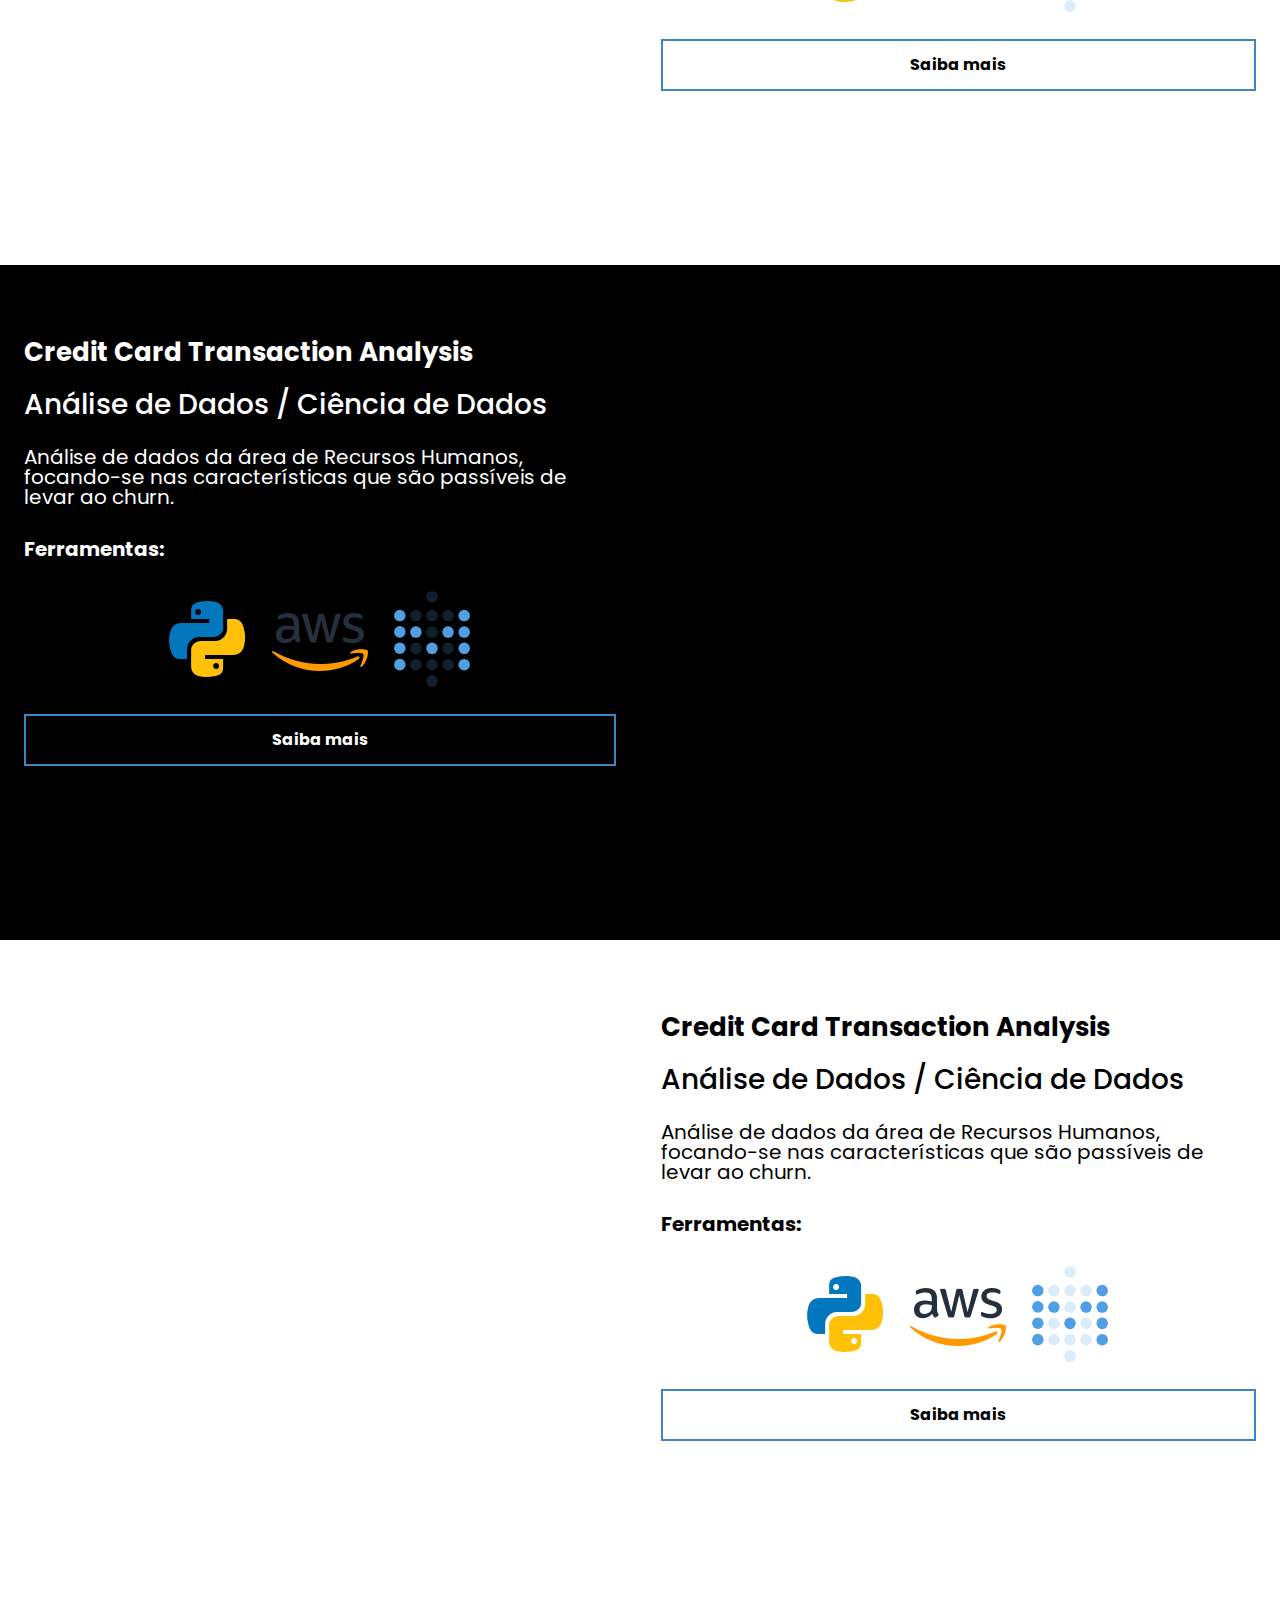
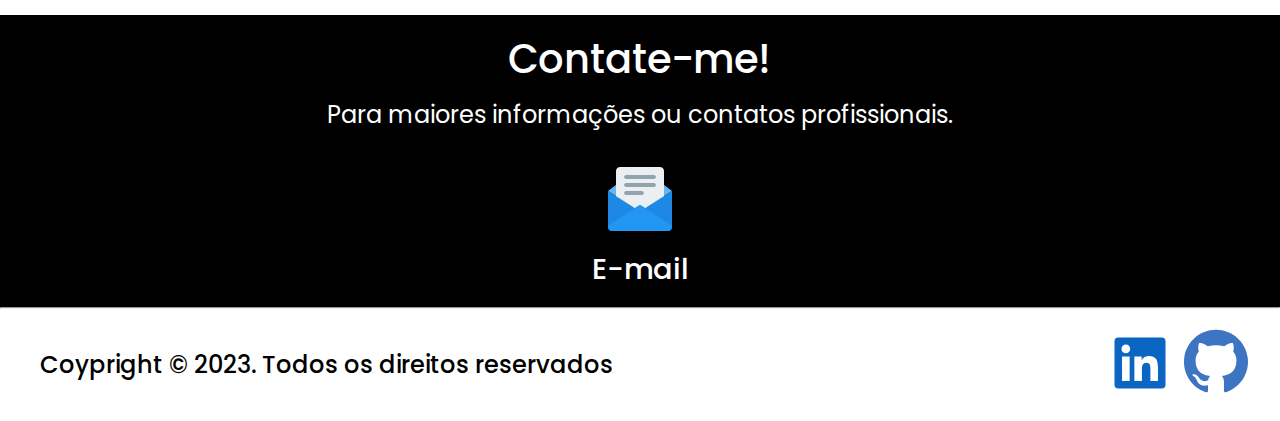
==== commit b1743071: "Link entre projetos.html e index.html" ====
--- a/Portfolio_DiegoBraga/index.html
+++ b/Portfolio_DiegoBraga/index.html
@@ -64,7 +64,7 @@
             </ul>->
 
             <!--Menu do modo tablet-->            
-            <li class="opcoes_item"><a class = "opcoes_link" href = "#principais_projetos">Projetos</a></li>
+            <li class="opcoes_item"><a class = "opcoes_link" href = "projetos.html">Projetos</a></li>
             <li class="opcoes_item"><a class = "opcoes_link" href = "#contato">Contato</a></li>
         </ul>
 
--- a/Portfolio_DiegoBraga/styles/style.css
+++ b/Portfolio_DiegoBraga/styles/style.css
@@ -12,12 +12,15 @@
 
 @import url(objetivo.css);
 
+@import url(projeto_descricao.css);
+
 @import url('https://fonts.googleapis.com/css2?family=Josefin+Sans:wght@400;700&family=Poppins:wght@300;400;500;700&display=swap');
 
 :root{
     --cor_fundo:#FFFFFF;
     --cor_realce:#3d85c6;
     --cor_fundo2:#000000;
+
     
     --azul_degrade: linear-gradient(97.54deg, #002F52 35.49%, #326589 165.37%);
 
@@ -30,8 +33,8 @@
 }  
 
 html {
-    width: 100vw;
-    height: 100vh;
+    width: 100%;
+    height: 100%;
 }
 
 .dark_mode {
@@ -46,6 +49,6 @@
     font-family: var(--fonte_principal);
     font-size: 16px;
     font-weight: 400;
+    overflow-x: hidden;
 }
 
-
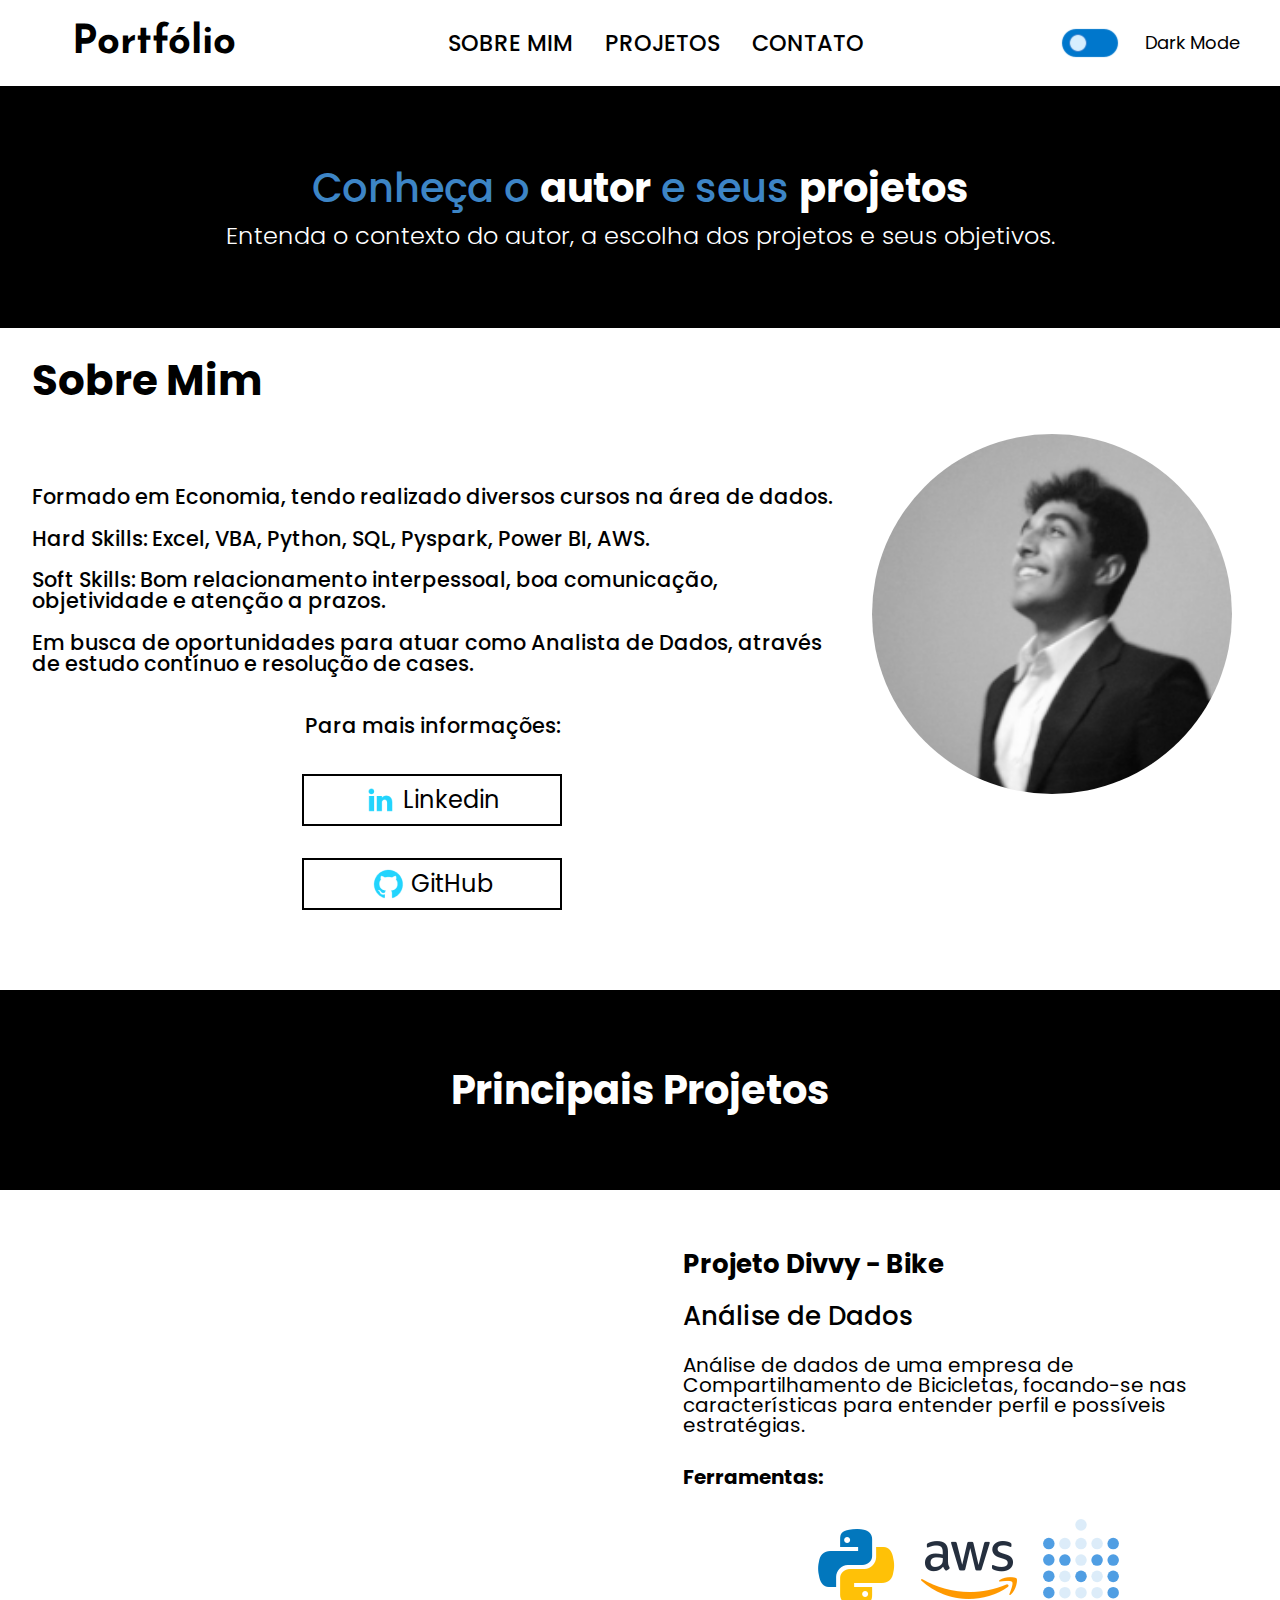
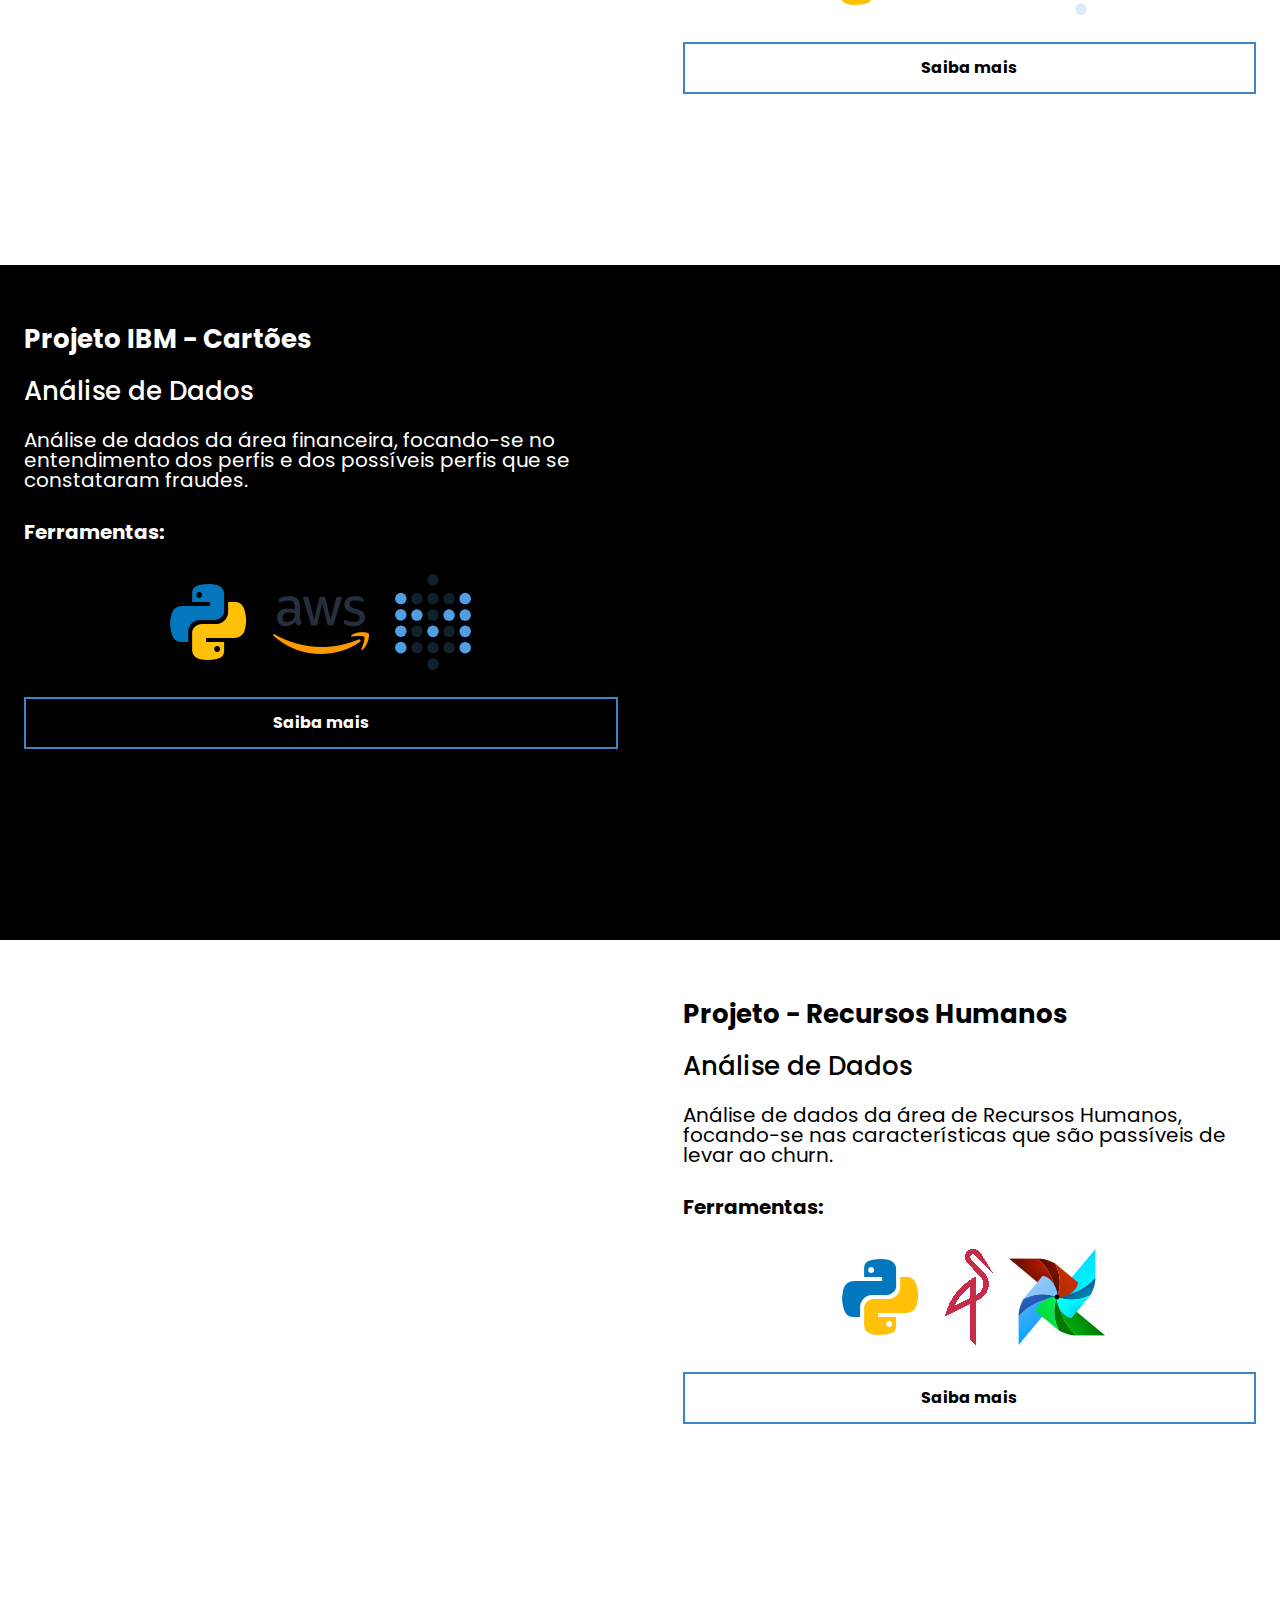
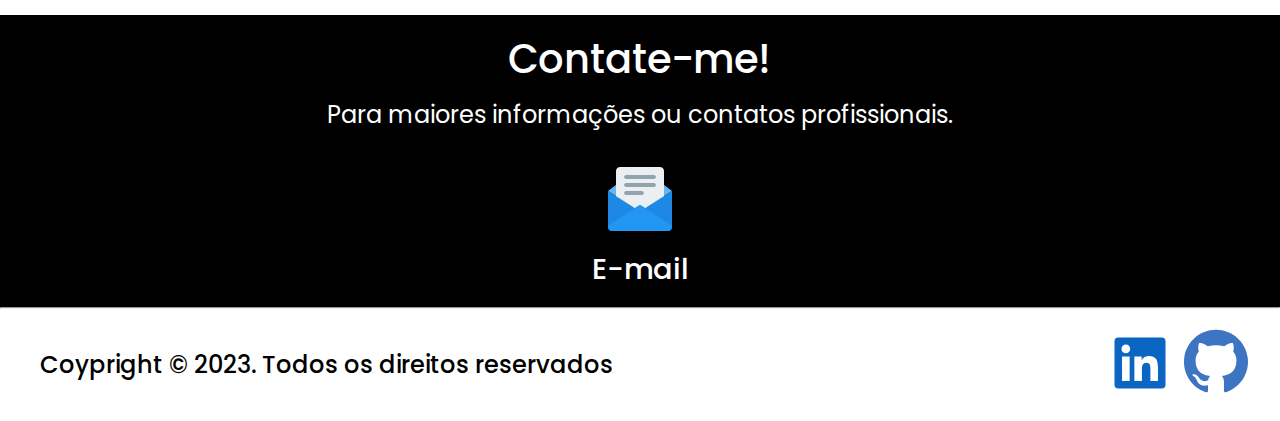
==== commit d8216a98: "Atualização da página Projetos" ====
--- a/Portfolio_DiegoBraga/index.html
+++ b/Portfolio_DiegoBraga/index.html
@@ -25,7 +25,7 @@
                 </li>
                 <hr>
                 <li class="lista_menu_item">
-                    <a class = "lista_menu_link" href="#principais_projetos">Projetos</a>
+                    <a class = "lista_menu_link" href="projetos.html">Projetos</a>
                 </li>
                 <hr>
                 <li class="lista_menu_item">
@@ -34,7 +34,7 @@
                 <hr>
             </ul>
             
-            <h1 class="container_titulo"><b class="container_titulo_negrito">Portfólio</b></h1>
+            <h1 class="container_titulo"><b class="container_titulo_negrito"><a class="home_link" href = "index.html">Portfólio</a></b></h1>
         </div>
 
         <!--Parte sobre o botão de interação na versão tablet-->
@@ -88,7 +88,7 @@
                 <p class="banner_texto">Formado em Economia, tendo realizado diversos cursos na área de dados.</p>
                 <p class="banner_texto">Hard Skills: Excel, VBA, Python, SQL, Pyspark, Power BI, AWS.</p>
                 <p class="banner_texto">Soft Skills: Bom relacionamento interpessoal, boa comunicação, objetividade e atenção a prazos.</p>
-                <p class="banner_texto">Buscando inserção na área de dados, através de estudo contínuo e resolução de cases.</p>
+                <p class="banner_texto">Em busca de oportunidades para atuar como Analista de Dados, através de estudo contínuo e resolução de cases.</p>
                 <div class = "sobre_infos" id = "principais_projetos">
                     <p class="banner_texto info" >Para mais informações:</p>
                     <a class = "sobre_link" href="https://www.linkedin.com/in/diego-braga-254960160/"><img src="imagens/linkedin.png">Linkedin</a>
@@ -107,20 +107,20 @@
                 <div class="card">
                     <div class="card_descricao">
                         <div class="descricao">
-                            <h2 class="descricao_titulo">Credit Card Transaction Analysis</h2>
-                            <h3 class="descricao_titulo-livro">Análise de Dados / Ciência de Dados</h3>
-                            <p class="descricao_texto">Análise de dados da área de Recursos Humanos, focando-se nas características que são passíveis de levar ao churn.</p>
+                            <h2 class="descricao_titulo">Projeto Divvy - Bike</h2>
+                            <h3 class="descricao_titulo-livro">Análise de Dados</h3>
+                            <p class="descricao_texto">Análise de dados de uma empresa de Compartilhamento de Bicicletas, focando-se nas características para entender perfil e possíveis estratégias.</p>
                         </div>
-                        <img class = "descricao_imagem" src="imagens/hr.jpg" alt="Foto de Escritora">
+                        <img class = "descricao_imagem" src="imagens/joshua-fernandez-8zvMYnhIpmA-unsplash_250px.jpg" alt="Projeto Divvy - Compartilhamento de Bicicletas">
                     </div>
                     
                     <div class="card_botoes">
                         <ul class="botoes">
-                            <li class="botoes_item"><img src="imagens/icons8-python-48.png" alt="Favoritos"></li>
-                            <li class="botoes_item"><img src="imagens/icons8-amazon-web-services-48.png" alt="Adicionar ao Carrinho"></li>
-                            <li class="botoes_item"><img src="imagens/metabase_logo_icon_168103_big.png" alt="Adicionar ao Carrinho"></li>
+                            <li class="botoes_item"><img src="imagens/icons8-python-48.png" ></li>
+                            <li class="botoes_item"><img src="imagens/icons8-amazon-web-services-48.png" ></li>
+                            <li class="botoes_item"><img src="imagens/metabase_48px.png" ></li>
                         </ul>
-                        <a class ="botoes_ancora" href="#">Saiba mais</a>
+                        <a class ="botoes_ancora" href="https://github.com/diegobragagomes/bike_sharing#readme" id = "jump_projeto1">Saiba mais</a>
                     </div>
                 </div>
             
@@ -128,91 +128,91 @@
                 <div class="card card_oposto">
                     <div class="card_descricao img_oposta">
                         <div class="descricao">
-                            <h2 class="descricao_titulo">Credit Card Transaction Analysis</h2>
-                            <h3 class="descricao_titulo-livro">Análise de Dados / Ciência de Dados</h3>
-                            <p class="descricao_texto">Análise de dados da área de Recursos Humanos, focando-se nas características que são passíveis de levar ao churn. </p>
+                            <h2 class="descricao_titulo">Projeto IBM - Cartões</h2>
+                            <h3 class="descricao_titulo-livro">Análise de Dados</h3>
+                            <p class="descricao_texto">Análise de dados da área financeira, focando-se no entendimento dos perfis e dos possíveis perfis que se constataram fraudes. </p>
                         </div>
-                        <img class = "descricao_imagem" src="imagens/credit_card.jpg" alt="Foto de Escritora">
+                        <img class = "descricao_imagem" src="imagens/credit_card.jpg" alt="Projeto IBM - Transações de Cartões">
                     </div>
 
                     <div class="card_botoes">
                         <ul class="botoes">
-                            <li class="botoes_item"><img src="imagens/icons8-python-48.png" alt="Favoritos"></li>
-                            <li class="botoes_item"><img src="imagens/icons8-amazon-web-services-48.png" alt="Adicionar ao Carrinho"></li>
-                            <li class="botoes_item"><img src="imagens/metabase_logo_icon_168103_big.png" alt="Adicionar ao Carrinho"></li>
+                            <li class="botoes_item"><img src="imagens/icons8-python-48.png" ></li>
+                            <li class="botoes_item"><img src="imagens/icons8-amazon-web-services-48.png"> </li>
+                            <li class="botoes_item"><img src="imagens/metabase_48px.png" ></li>
                         </ul>
-                        <a class ="botoes_ancora" href="#">Saiba mais</a>
+                        <a class ="botoes_ancora" href="https://github.com/diegobragagomes/transactions_cards#readme" id = "jump_projeto2">Saiba mais</a>
                     </div>
                 </div>
 
             <div class="card">
                 <div class="card_descricao">
                     <div class="descricao">
-                        <h2 class="descricao_titulo">Credit Card Transaction Analysis</h2>
-                        <h3 class="descricao_titulo-livro">Análise de Dados / Ciência de Dados</h3>
+                        <h2 class="descricao_titulo">Projeto - Recursos Humanos</h2>
+                        <h3 class="descricao_titulo-livro">Análise de Dados</h3>
                         <p class="descricao_texto">Análise de dados da área de Recursos Humanos, focando-se nas características que são passíveis de levar ao churn. </p>
                     </div>
-                    <img class = "descricao_imagem" src="imagens/sales.jpg" alt="Foto de Escritora">
+                    <img class = "descricao_imagem" src="imagens/hr.jpg" alt="Foto de Escritora">
                 </div>
 
                 <div class="card_botoes">
                     <ul class="botoes">
-                        <li class="botoes_item"><img src="imagens/icons8-python-48.png" alt="Favoritos"></li>
-                        <li class="botoes_item"><img src="imagens/icons8-amazon-web-services-48.png" alt="Adicionar ao Carrinho"></li>
-                        <li class="botoes_item"><img src="imagens/metabase_logo_icon_168103_big.png" alt="Adicionar ao Carrinho"></li>
+                        <li class="botoes_item"><img src="imagens/icons8-python-48.png"></li>
+                        <li class="botoes_item"><img src="imagens/MINIO_Bird_48px.png" ></li>
+                        <li class="botoes_item"><img src="imagens/airflox_48x48.png" ></li>
                     </ul>
-                    <a class ="botoes_ancora" href="#">Saiba mais</a>
+                    <a class ="botoes_ancora" href="https://github.com/diegobragagomes/human_resources-analytics#readme">Saiba mais</a>
                 </div>
             </div>
             <div class="wrapper">
                 <div class="module parallax img_parallax-1"></div>
                 <div class="module_text">
-                    <h2 class="descricao_titulo">Credit Card Transaction Analysis</h2>
-                    <h3 class="descricao_titulo-livro">Análise de Dados / Ciência de Dados</h3>
-                    <p class="descricao_texto">Análise de dados da área de Recursos Humanos, focando-se nas características que são passíveis de levar ao churn.</p>
+                    <h2 class="descricao_titulo">Projeto Divvy - Bike</h2>
+                    <h3 class="descricao_titulo-livro">Análise de Dados</h3>
+                    <p class="descricao_texto">Análise de dados de uma empresa de Compartilhamento de Bicicletas, focando-se nas características para entender perfil e possíveis estratégias.</p>
                     <p class="descricao_texto"><strong>Ferramentas:</strong></p>
                     <div class="parallax_buttons">
                         <ul class="botoes">
-                            <li class="botoes_item"><img src="imagens/icons8-python-96.png" alt="Favoritos"></li>
-                            <li class="botoes_item"><img src="imagens/icons8-amazon-web-services-96.png" alt="Adicionar ao Carrinho"></li>
-                            <li class="botoes_item"><img src="imagens/metabase-svgrepo-com.svg" alt="Adicionar ao Carrinho"></li>
+                            <li class="botoes_item"><img src="imagens/icons8-python-96.png" ></li>
+                            <li class="botoes_item"><img src="imagens/icons8-amazon-web-services-96.png"></li>
+                            <li class="botoes_item"><img src="imagens/metabase-svgrepo-com.svg" ></li>
                         </ul> 
                     </div>
-                    <a class ="botoes_ancora" href="#">Saiba mais</a>
+                    <a class ="botoes_ancora" href="projetos.html#projeto1">Saiba mais</a>
                 </div>
             </div>
             <div class="wrapper card_oposto">
                 <div class="module_text">
-                    <h2 class="descricao_titulo">Credit Card Transaction Analysis</h2>
-                    <h3 class="descricao_titulo-livro">Análise de Dados / Ciência de Dados</h3>
-                    <p class="descricao_texto">Análise de dados da área de Recursos Humanos, focando-se nas características que são passíveis de levar ao churn.</p>
+                    <h2 class="descricao_titulo">Projeto IBM - Cartões</h2>
+                    <h3 class="descricao_titulo-livro">Análise de Dados</h3>
+                    <p class="descricao_texto">Análise de dados da área financeira, focando-se no entendimento dos perfis e dos possíveis perfis que se constataram fraudes.</p>
                     <p class="descricao_texto"><strong>Ferramentas:</strong></p>
                     <div class="parallax_buttons">
                         <ul class="botoes">
-                            <li class="botoes_item"><img src="imagens/icons8-python-96.png" alt="Favoritos"></li>
-                            <li class="botoes_item"><img src="imagens/icons8-amazon-web-services-96.png" alt="Adicionar ao Carrinho"></li>
-                            <li class="botoes_item"><img src="imagens/metabase-svgrepo-com.svg" alt="Adicionar ao Carrinho"></li>
+                            <li class="botoes_item"><img src="imagens/icons8-python-96.png" ></li>
+                            <li class="botoes_item"><img src="imagens/icons8-amazon-web-services-96.png" ></li>
+                            <li class="botoes_item"><img src="imagens/metabase-svgrepo-com.svg"></li>
                         </ul> 
                     </div>
-                    <a class ="botoes_ancora" href="#">Saiba mais</a>
+                    <a class ="botoes_ancora" href="projetos.html#projeto2">Saiba mais</a>
                 </div>
                 <div class="module parallax img_parallax-2"></div>
             </div>
             <div class="wrapper">
                 <div class="module parallax img_parallax-3"></div>
                 <div class="module_text">
-                    <h2 class="descricao_titulo">Credit Card Transaction Analysis</h2>
-                    <h3 class="descricao_titulo-livro">Análise de Dados / Ciência de Dados</h3>
-                    <p class="descricao_texto">Análise de dados da área de Recursos Humanos, focando-se nas características que são passíveis de levar ao churn.</p>
+                    <h2 class="descricao_titulo">Projeto - Recursos Humanos</h2>
+                    <h3 class="descricao_titulo-livro">Análise de Dados</h3>
+                    <p class="descricao_texto">Análise de dados da área de Recursos Humanos, focando-se nas características que são passíveis de levar ao churn. </p>
                     <p class="descricao_texto"><strong>Ferramentas:</strong></p>
                     <div class="parallax_buttons">
                         <ul class="botoes">
-                            <li class="botoes_item"><img src="imagens/icons8-python-96.png" alt="Favoritos"></li>
-                            <li class="botoes_item"><img src="imagens/icons8-amazon-web-services-96.png" alt="Adicionar ao Carrinho"></li>
-                            <li class="botoes_item"><img src="imagens/metabase-svgrepo-com.svg" alt="Adicionar ao Carrinho"></li>
+                            <li class="botoes_item"><img src="imagens/icons8-python-96.png" ></li>
+                            <li class="botoes_item"><img src="imagens/MINIO_Bird_96px.png" ></li>
+                            <li class="botoes_item"><img src="imagens/airflow_96x96.png"></li>
                         </ul> 
                     </div>
-                    <a class ="botoes_ancora" href="#">Saiba mais</a>
+                    <a class ="botoes_ancora" href="projetos.html#projeto3">Saiba mais</a>
                 </div>
             </div>     
         </section>
